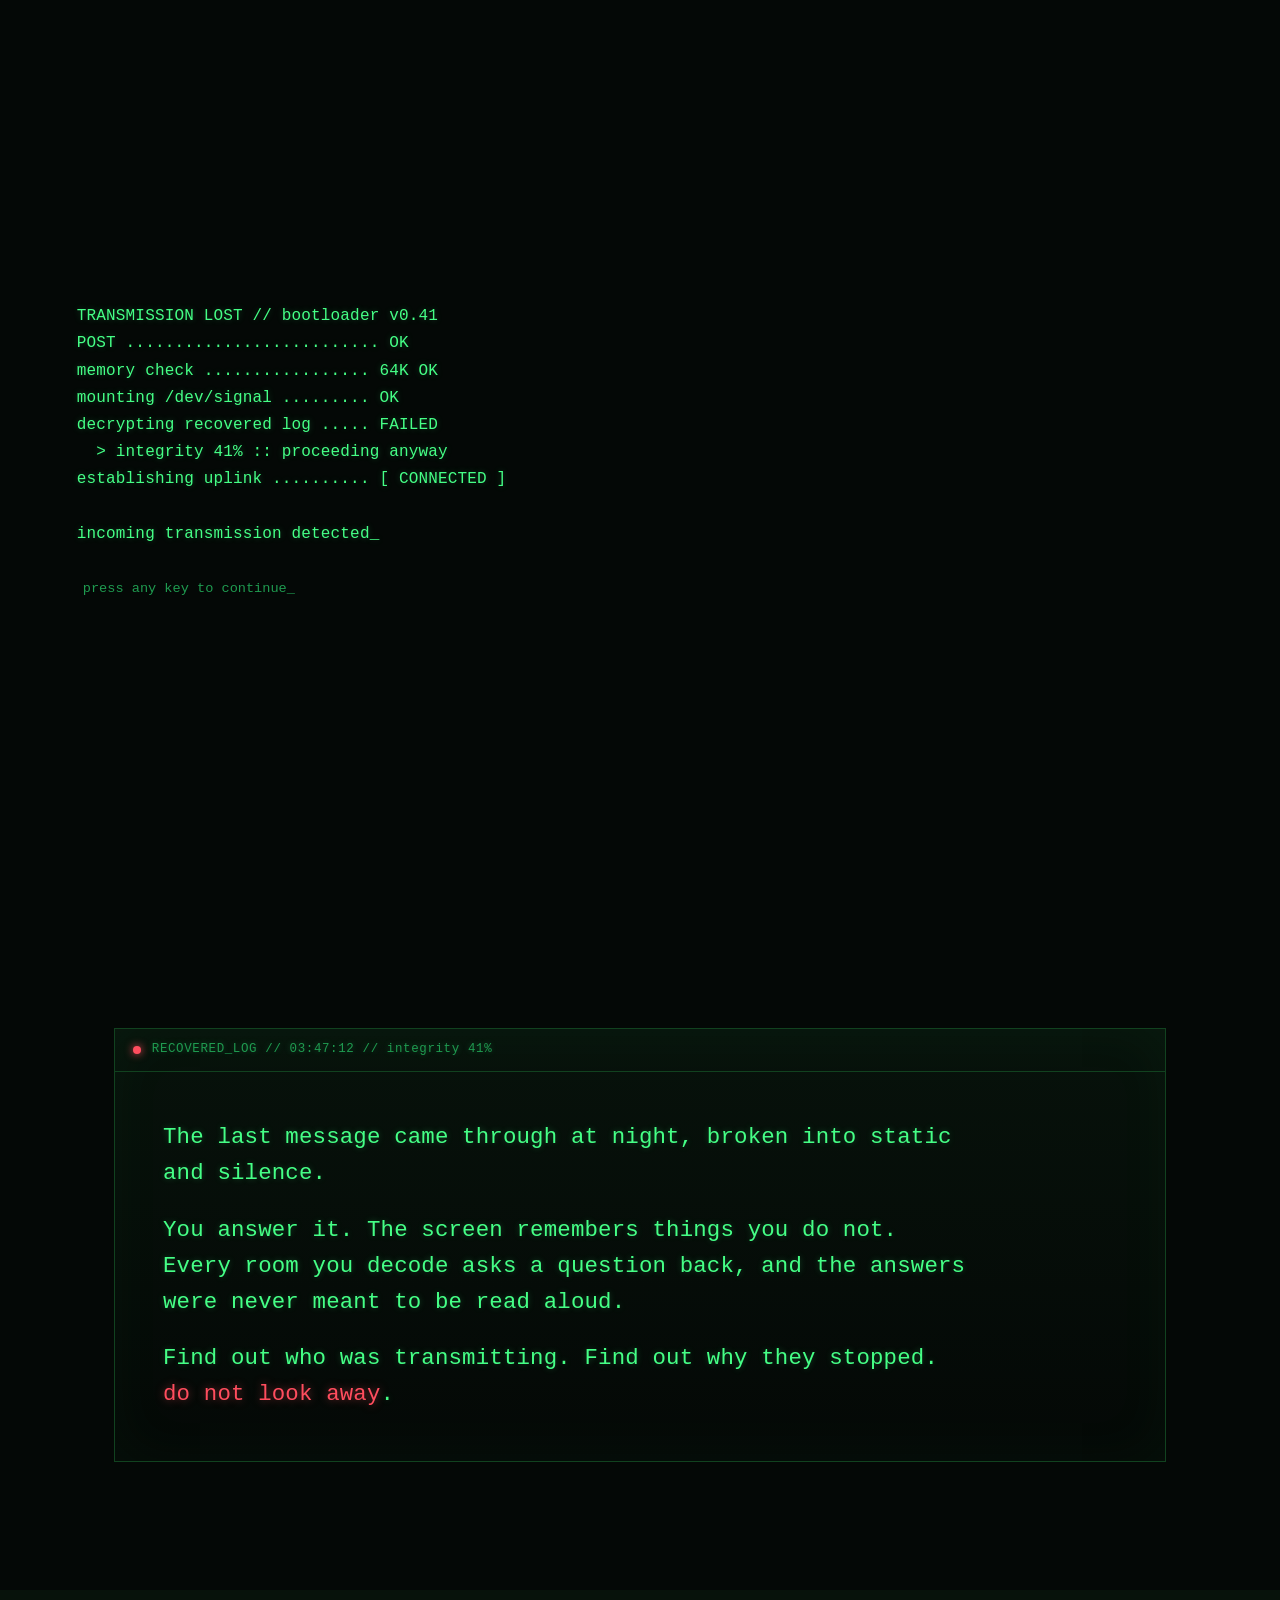
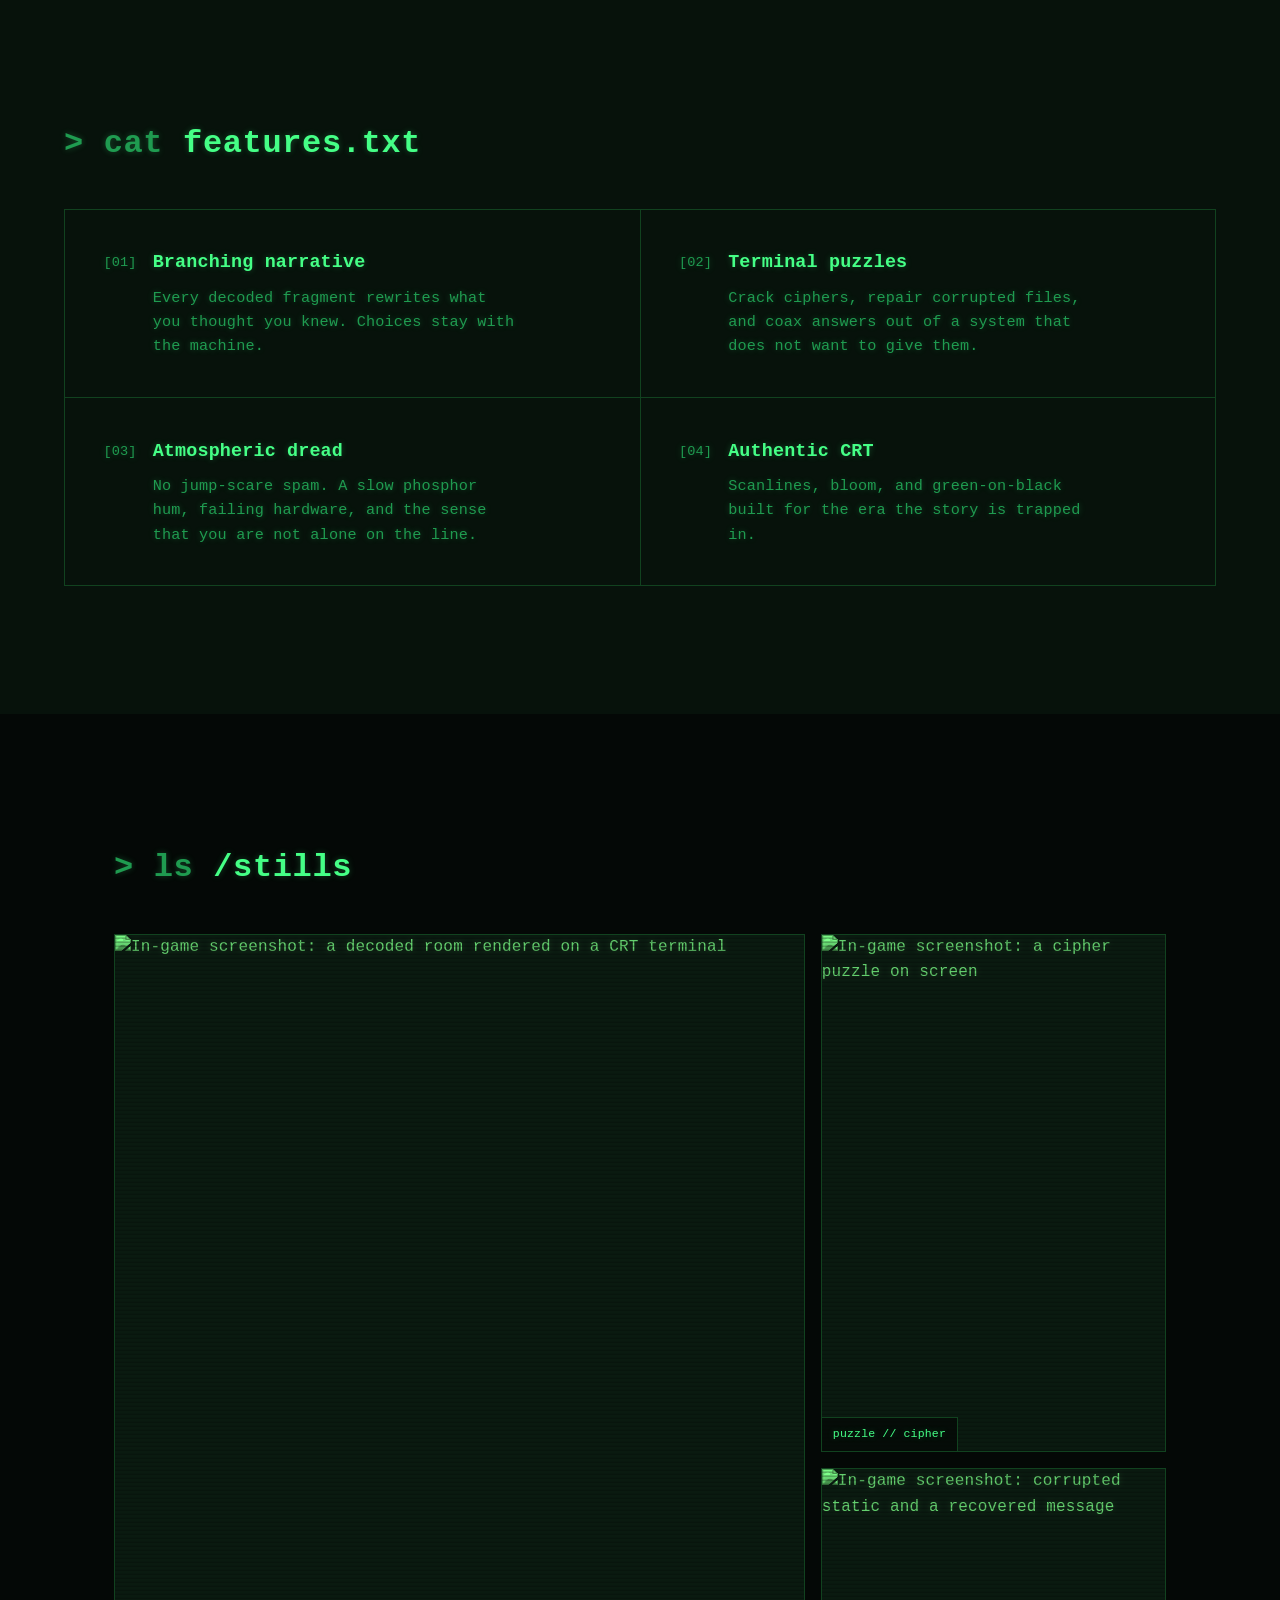
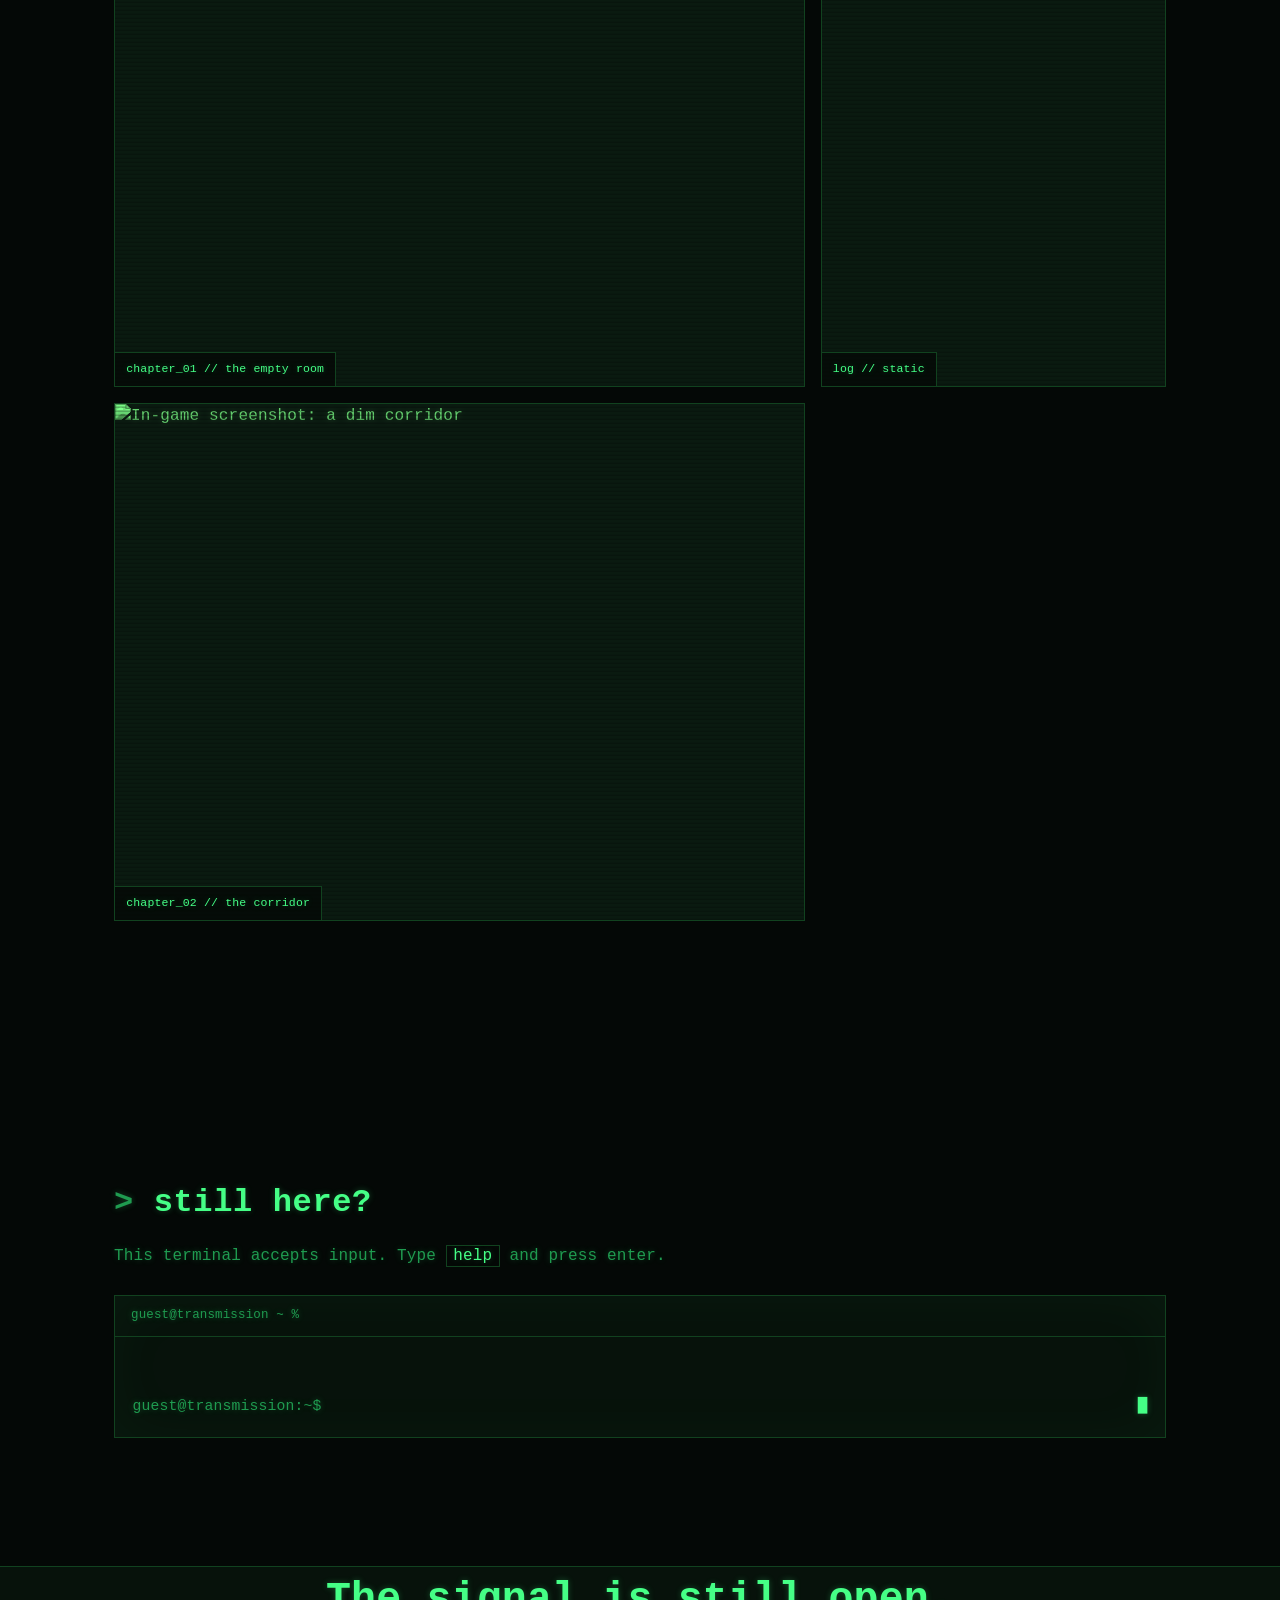
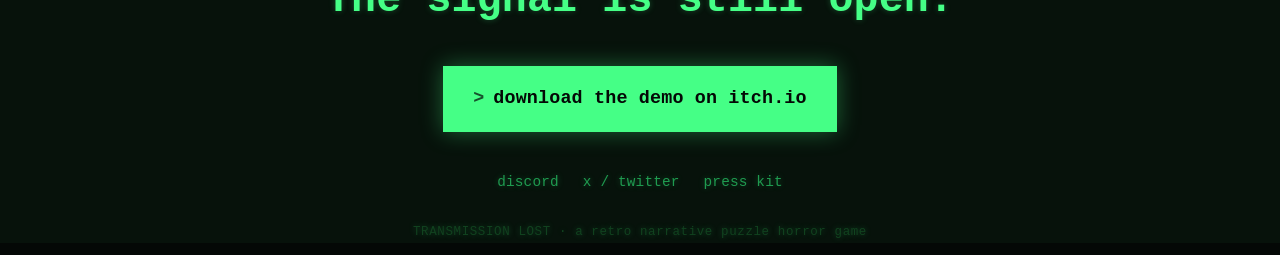
==== index.html @ ddb4097c "Add Transmission Lost promo site (CRT terminal landing page) Static HTML/CSS/JS, no build step. Boot" ====
<!DOCTYPE html>
<html lang="en">
<head>
  <meta charset="UTF-8" />
  <meta name="viewport" content="width=device-width, initial-scale=1.0" />
  <title>TRANSMISSION LOST // a retro narrative puzzle horror game</title>
  <meta name="description" content="A retro narrative puzzle horror game. Decode the signal. Solve what is left behind. Play the demo on itch.io." />

  <!-- Open Graph / social cards -->
  <meta property="og:title" content="TRANSMISSION LOST" />
  <meta property="og:description" content="A retro narrative puzzle horror game. Decode the signal. Play the demo." />
  <meta property="og:type" content="website" />
  <meta property="og:image" content="assets/og-cover.png" />
  <meta name="theme-color" content="#040806" />

  <link rel="preconnect" href="https://picsum.photos" />
  <link rel="stylesheet" href="styles.css" />
</head>
<body>
  <!-- CRT screen effects: scanlines, vignette, flicker. Decorative, never interactive. -->
  <div class="crt" aria-hidden="true">
    <div class="crt__scanlines"></div>
    <div class="crt__vignette"></div>
    <div class="crt__flicker"></div>
  </div>

  <!-- BOOT OVERLAY: types a short POST sequence, then dismisses to reveal the hero. -->
  <div class="boot" id="boot" role="dialog" aria-label="System boot sequence">
    <pre class="boot__log" id="bootLog"></pre>
    <button class="boot__skip" id="bootSkip" type="button">press any key to continue_</button>
  </div>

  <!-- ============ NAV ============ -->
  <header class="nav" id="nav">
    <a class="nav__brand" href="#top">TRANSMISSION&nbsp;LOST</a>
    <nav class="nav__links" aria-label="Primary">
      <a href="#signal">signal</a>
      <a href="#features">features</a>
      <a href="#gallery">stills</a>
      <a class="nav__cta" href="https://itch.io/" data-itch>play demo</a>
    </nav>
  </header>

  <main id="top">
    <!-- ============ HERO ============ -->
    <section class="hero" id="hero">
      <p class="hero__sys" id="heroSys">// signal acquired :: source unknown</p>
      <h1 class="hero__title glitch" data-text="TRANSMISSION LOST">TRANSMISSION LOST</h1>
      <p class="hero__tag">A retro narrative puzzle horror game. Decode the signal. Solve what it left behind.</p>
      <div class="hero__actions">
        <a class="btn btn--solid" href="https://itch.io/" data-itch>
          <span class="btn__prompt">&gt;</span> ./play_demo.sh
        </a>
        <a class="btn btn--ghost" href="#signal">read transmission</a>
      </div>
    </section>

    <!-- ============ SIGNAL / STORY ============ -->
    <section class="signal" id="signal">
      <div class="signal__frame">
        <div class="signal__bar">
          <span class="signal__dot"></span>
          <span>RECOVERED_LOG // 03:47:12 // integrity 41%</span>
        </div>
        <div class="signal__body" id="signalBody">
          <p>The last message came through at night, broken into static and silence.</p>
          <p>You answer it. The screen remembers things you do not. Every room you decode asks a question back, and the answers were never meant to be read aloud.</p>
          <p>Find out who was transmitting. Find out why they stopped. <span class="signal__corrupt" data-corrupt="d0 n0t l00k away">do not look away</span>.</p>
        </div>
      </div>
    </section>

    <!-- ============ FEATURES ============ -->
    <section class="features" id="features">
      <h2 class="section-head"><span class="section-head__cmd">&gt; cat</span> features.txt</h2>
      <ul class="features__list">
        <li class="feat">
          <span class="feat__key">[01]</span>
          <div>
            <h3>Branching narrative</h3>
            <p>Every decoded fragment rewrites what you thought you knew. Choices stay with the machine.</p>
          </div>
        </li>
        <li class="feat">
          <span class="feat__key">[02]</span>
          <div>
            <h3>Terminal puzzles</h3>
            <p>Crack ciphers, repair corrupted files, and coax answers out of a system that does not want to give them.</p>
          </div>
        </li>
        <li class="feat">
          <span class="feat__key">[03]</span>
          <div>
            <h3>Atmospheric dread</h3>
            <p>No jump-scare spam. A slow phosphor hum, failing hardware, and the sense that you are not alone on the line.</p>
          </div>
        </li>
        <li class="feat">
          <span class="feat__key">[04]</span>
          <div>
            <h3>Authentic CRT</h3>
            <p>Scanlines, bloom, and green-on-black built for the era the story is trapped in.</p>
          </div>
        </li>
      </ul>
    </section>

    <!-- ============ GALLERY ============ -->
    <!-- TODO(assets): swap the picsum placeholder srcs for real screenshots in /assets.
         Keep the same aspect ratios (16:10 large, 4:3 small) for the layout to hold. -->
    <section class="gallery" id="gallery">
      <h2 class="section-head"><span class="section-head__cmd">&gt; ls</span> /stills</h2>
      <div class="gallery__grid">
        <figure class="shot shot--lg">
          <img src="https://picsum.photos/seed/transmission-room/1280/800" alt="In-game screenshot: a decoded room rendered on a CRT terminal" loading="lazy" width="1280" height="800" />
          <figcaption>chapter_01 // the empty room</figcaption>
        </figure>
        <figure class="shot">
          <img src="https://picsum.photos/seed/transmission-cipher/800/600" alt="In-game screenshot: a cipher puzzle on screen" loading="lazy" width="800" height="600" />
          <figcaption>puzzle // cipher</figcaption>
        </figure>
        <figure class="shot">
          <img src="https://picsum.photos/seed/transmission-static/800/600" alt="In-game screenshot: corrupted static and a recovered message" loading="lazy" width="800" height="600" />
          <figcaption>log // static</figcaption>
        </figure>
        <figure class="shot">
          <img src="https://picsum.photos/seed/transmission-hall/800/600" alt="In-game screenshot: a dim corridor" loading="lazy" width="800" height="600" />
          <figcaption>chapter_02 // the corridor</figcaption>
        </figure>
      </div>
    </section>

    <!-- ============ TYPEABLE TERMINAL ============ -->
    <section class="console" id="console">
      <h2 class="section-head"><span class="section-head__cmd">&gt;</span> still here?</h2>
      <p class="console__hint">This terminal accepts input. Type <code>help</code> and press enter.</p>
      <div class="console__window" id="consoleWindow">
        <div class="console__bar">
          <span>guest@transmission ~ %</span>
        </div>
        <div class="console__output" id="consoleOutput" aria-live="polite"></div>
        <form class="console__form" id="consoleForm" autocomplete="off">
          <label class="console__prompt" for="consoleInput">guest@transmission:~$</label>
          <input class="console__input" id="consoleInput" name="cmd" type="text"
                 spellcheck="false" autocapitalize="off" aria-label="terminal command" />
          <span class="console__cursor" aria-hidden="true">█</span>
        </form>
      </div>
    </section>
  </main>

  <!-- ============ FOOTER CTA ============ -->
  <footer class="foot" id="foot">
    <h2 class="foot__title">The signal is still open.</h2>
    <a class="btn btn--solid btn--big" href="https://itch.io/" data-itch>
      <span class="btn__prompt">&gt;</span> download the demo on itch.io
    </a>
    <nav class="foot__social" aria-label="Social links">
      <!-- TODO(links): replace href="#" with your real Discord / X / press-kit URLs, or delete unused ones. -->
      <a href="#" data-social>discord</a>
      <a href="#" data-social>x / twitter</a>
      <a href="#" data-social>press kit</a>
    </nav>
    <p class="foot__fine">TRANSMISSION LOST &middot; a retro narrative puzzle horror game</p>
  </footer>

  <!-- Lightbox for gallery stills -->
  <div class="lightbox" id="lightbox" aria-hidden="true">
    <button class="lightbox__close" id="lightboxClose" type="button" aria-label="Close">close [x]</button>
    <img class="lightbox__img" id="lightboxImg" src="" alt="" />
  </div>

  <script src="script.js"></script>
</body>
</html>
---- styles.css ----
/* ============================================================
   TRANSMISSION LOST — promo site
   Aesthetic: CRT terminal / dark-hacker. Phosphor green on black.
   Theme is dark-only by design (it is a terminal). One accent: green.
   ============================================================ */

:root {
  --bg:        #040806;   /* off-black, faint green cast */
  --bg-2:      #07120b;   /* raised surface */
  --bg-3:      #0a1a10;   /* frames / bars */
  --green:     #45ff86;   /* bright phosphor (primary text + accent) */
  --green-dim: #1f9b50;   /* secondary text */
  --green-ghost:#11421f;  /* hairlines, faint structure */
  --red:       #ff4d5e;   /* used sparingly for corruption/horror */
  --maxw:      1180px;

  --mono: ui-monospace, "SF Mono", "Cascadia Code", "JetBrains Mono",
          "Roboto Mono", Menlo, Consolas, monospace;
}

* { box-sizing: border-box; }

html { scroll-behavior: smooth; }
@media (prefers-reduced-motion: reduce) { html { scroll-behavior: auto; } }

body {
  margin: 0;
  background: var(--bg);
  color: var(--green);
  font-family: var(--mono);
  font-size: 16px;
  line-height: 1.6;
  letter-spacing: 0.01em;
  text-shadow: 0 0 6px rgba(69, 255, 134, 0.25);  /* phosphor bloom */
  overflow-x: hidden;
}

a { color: inherit; text-decoration: none; }
::selection { background: var(--green); color: var(--bg); text-shadow: none; }

/* ---------- CRT screen layer ---------- */
.crt { position: fixed; inset: 0; z-index: 60; pointer-events: none; }

.crt__scanlines {
  position: absolute; inset: 0;
  background: repeating-linear-gradient(
    to bottom,
    rgba(0,0,0,0) 0px,
    rgba(0,0,0,0) 2px,
    rgba(0,0,0,0.18) 3px,
    rgba(0,0,0,0.18) 4px
  );
  mix-blend-mode: multiply;
}
.crt__vignette {
  position: absolute; inset: 0;
  background: radial-gradient(120% 120% at 50% 50%,
    transparent 55%, rgba(0,0,0,0.55) 100%);
}
.crt__flicker {
  position: absolute; inset: 0;
  background: rgba(69, 255, 134, 0.02);
  animation: flicker 5s steps(8) infinite;
}
@keyframes flicker {
  0%,100% { opacity: 0.10; }
  50%     { opacity: 0.02; }
  73%     { opacity: 0.16; }
}

/* ---------- BOOT overlay ---------- */
.boot {
  position: fixed; inset: 0; z-index: 80;
  background: var(--bg);
  display: flex; flex-direction: column;
  justify-content: center;
  padding: clamp(1.5rem, 6vw, 6rem);
  transition: opacity 0.5s ease, visibility 0.5s ease;
}
.boot--done { opacity: 0; visibility: hidden; }
.boot__log {
  margin: 0;
  font-family: var(--mono);
  font-size: clamp(0.8rem, 1.6vw, 1rem);
  line-height: 1.7;
  white-space: pre-wrap;
  color: var(--green);
}
.boot__skip {
  margin-top: 2rem;
  align-self: flex-start;
  background: none; border: none;
  color: var(--green-dim);
  font-family: var(--mono); font-size: 0.85rem;
  cursor: pointer; opacity: 0;
  animation: blink 1.1s step-end infinite;
}
.boot__skip:hover { color: var(--green); }

@keyframes blink { 50% { opacity: 0; } }

/* ---------- NAV ---------- */
.nav {
  position: sticky; top: 0; z-index: 50;
  height: 60px;
  display: flex; align-items: center; justify-content: space-between;
  gap: 1.5rem;
  padding: 0 clamp(1rem, 4vw, 2.5rem);
  background: rgba(4, 8, 6, 0.82);
  backdrop-filter: blur(6px);
  border-bottom: 1px solid var(--green-ghost);
}
.nav__brand { font-weight: 700; letter-spacing: 0.06em; }
.nav__links { display: flex; align-items: center; gap: clamp(0.9rem, 2.5vw, 1.8rem); font-size: 0.9rem; }
.nav__links a { color: var(--green-dim); transition: color 0.2s; }
.nav__links a:hover { color: var(--green); }
.nav__cta {
  color: var(--green) !important;
  border: 1px solid var(--green);
  padding: 0.35rem 0.85rem;
  white-space: nowrap;
}
.nav__cta:hover { background: var(--green); color: var(--bg) !important; text-shadow: none; }

/* ---------- Shared layout ---------- */
section { padding: clamp(4rem, 10vw, 8rem) clamp(1.25rem, 6vw, 4rem); }
.section-head {
  font-size: clamp(1.3rem, 3vw, 2rem);
  font-weight: 700; letter-spacing: 0.02em;
  margin: 0 0 2.5rem;
  max-width: var(--maxw); margin-inline: auto;
}
.section-head__cmd { color: var(--green-dim); }

/* ---------- HERO ---------- */
.hero {
  min-height: calc(100dvh - 60px);
  display: flex; flex-direction: column; justify-content: center;
  max-width: var(--maxw); margin-inline: auto;
  padding-top: clamp(2rem, 6vw, 5rem);
  padding-bottom: clamp(2rem, 6vw, 5rem);
}
.hero__sys { color: var(--green-dim); font-size: 0.9rem; margin: 0 0 1.25rem; letter-spacing: 0.04em; }
.hero__title {
  font-size: clamp(2.4rem, 10vw, 6rem);
  line-height: 0.95;
  font-weight: 700;
  letter-spacing: -0.01em;
  margin: 0;
  text-shadow: 0 0 18px rgba(69, 255, 134, 0.45), 0 0 40px rgba(69, 255, 134, 0.18);
}
.hero__tag {
  font-size: clamp(1rem, 2vw, 1.25rem);
  color: var(--green-dim);
  max-width: 52ch;
  margin: 1.6rem 0 2.6rem;
}
.hero__actions { display: flex; flex-wrap: wrap; gap: 1rem; }

/* ---------- Buttons ---------- */
.btn {
  display: inline-flex; align-items: center; gap: 0.55rem;
  font-family: var(--mono); font-size: 0.95rem; font-weight: 600;
  padding: 0.85rem 1.4rem;
  border: 1px solid var(--green);
  transition: transform 0.12s ease, background 0.2s ease, color 0.2s ease, box-shadow 0.2s ease;
  white-space: nowrap;
}
.btn__prompt { color: inherit; opacity: 0.7; }
.btn--solid {
  background: var(--green); color: var(--bg); text-shadow: none;
  box-shadow: 0 0 22px rgba(69, 255, 134, 0.35);
}
.btn--solid:hover { box-shadow: 0 0 34px rgba(69, 255, 134, 0.6); transform: translateY(-1px); }
.btn--solid:active { transform: translateY(1px); }
.btn--ghost { background: transparent; color: var(--green); }
.btn--ghost:hover { background: rgba(69,255,134,0.08); transform: translateY(-1px); }
.btn--ghost:active { transform: translateY(1px); }
.btn--big { font-size: clamp(0.95rem, 2vw, 1.15rem); padding: 1.1rem 1.8rem; }

/* ---------- SIGNAL / STORY ---------- */
.signal { max-width: var(--maxw); margin-inline: auto; }
.signal__frame {
  border: 1px solid var(--green-ghost);
  background: linear-gradient(180deg, var(--bg-2), var(--bg));
  box-shadow: inset 0 0 60px rgba(69,255,134,0.04);
}
.signal__bar {
  display: flex; align-items: center; gap: 0.7rem;
  padding: 0.7rem 1.1rem;
  border-bottom: 1px solid var(--green-ghost);
  font-size: 0.78rem; color: var(--green-dim); letter-spacing: 0.05em;
}
.signal__dot {
  width: 8px; height: 8px; border-radius: 50%;
  background: var(--red); box-shadow: 0 0 8px var(--red);
  animation: pulse 1.6s ease-in-out infinite;
}
@keyframes pulse { 50% { opacity: 0.35; } }
.signal__body { padding: clamp(1.5rem, 4vw, 3rem); font-size: clamp(1.05rem, 2.2vw, 1.4rem); }
.signal__body p { margin: 0 0 1.3rem; max-width: 60ch; }
.signal__body p:last-child { margin-bottom: 0; }
.signal__corrupt { color: var(--red); text-shadow: 0 0 8px rgba(255,77,94,0.5); }

/* ---------- FEATURES ---------- */
.features { background: var(--bg-2); }
.features__list {
  list-style: none; margin: 0 auto; padding: 0; max-width: var(--maxw);
  display: grid; grid-template-columns: repeat(2, 1fr); gap: 1px;
  background: var(--green-ghost);
  border: 1px solid var(--green-ghost);
}
.feat {
  display: flex; gap: 1rem;
  background: var(--bg-2);
  padding: clamp(1.5rem, 3vw, 2.4rem);
}
.feat__key { color: var(--green-dim); font-size: 0.85rem; padding-top: 0.25rem; }
.feat h3 { margin: 0 0 0.5rem; font-size: 1.15rem; }
.feat p { margin: 0; color: var(--green-dim); font-size: 0.95rem; max-width: 40ch; }

/* ---------- GALLERY ---------- */
.gallery { max-width: var(--maxw); margin-inline: auto; }
.gallery__grid {
  display: grid;
  grid-template-columns: 2fr 1fr;
  grid-auto-rows: 1fr;
  gap: 1rem;
}
.shot {
  margin: 0; position: relative; overflow: hidden;
  border: 1px solid var(--green-ghost);
  cursor: zoom-in;
  background: var(--bg-3);
}
.shot--lg { grid-row: span 2; }
.shot img {
  display: block; width: 100%; height: 100%; object-fit: cover;
  /* Green CRT duotone so placeholder stock reads on-theme. Remove for real, already-styled stills. */
  filter: grayscale(1) brightness(0.7) sepia(1) hue-rotate(75deg) saturate(2.2) contrast(1.05);
  transition: transform 0.4s ease, filter 0.3s ease;
}
.shot:hover img { transform: scale(1.04); filter: grayscale(1) brightness(0.85) sepia(1) hue-rotate(75deg) saturate(2.4); }
.shot::after { /* scanline tint over each still */
  content: ""; position: absolute; inset: 0; pointer-events: none;
  background: repeating-linear-gradient(to bottom, transparent 0 2px, rgba(0,0,0,0.22) 3px 4px);
  mix-blend-mode: multiply;
}
.shot figcaption {
  position: absolute; left: 0; bottom: 0; z-index: 1;
  padding: 0.45rem 0.7rem;
  font-size: 0.72rem; color: var(--green);
  background: rgba(4,8,6,0.78);
  border-top: 1px solid var(--green-ghost);
  border-right: 1px solid var(--green-ghost);
}

/* ---------- CONSOLE ---------- */
.console { max-width: var(--maxw); margin-inline: auto; }
.console__hint { color: var(--green-dim); margin: -1.5rem 0 1.6rem; }
.console__hint code { color: var(--green); border: 1px solid var(--green-ghost); padding: 0.05rem 0.4rem; }
.console__window {
  border: 1px solid var(--green-ghost);
  background: var(--bg-2);
  box-shadow: inset 0 0 60px rgba(69,255,134,0.04);
}
.console__bar {
  padding: 0.6rem 1rem; border-bottom: 1px solid var(--green-ghost);
  font-size: 0.78rem; color: var(--green-dim);
}
.console__output { padding: 1rem 1.1rem 0; min-height: 3rem; font-size: 0.92rem; white-space: pre-wrap; }
.console__output .line { margin: 0 0 0.25rem; }
.console__output .echo { color: var(--green); }
.console__output .err { color: var(--red); }
.console__output .muted { color: var(--green-dim); }
.console__form { display: flex; align-items: center; gap: 0.6rem; padding: 0.6rem 1.1rem 1.1rem; }
.console__prompt { color: var(--green-dim); white-space: nowrap; font-size: 0.92rem; }
.console__input {
  flex: 1; min-width: 0;
  background: none; border: none; outline: none;
  color: var(--green); font-family: var(--mono); font-size: 0.92rem;
  text-shadow: inherit; caret-color: transparent;
}
.console__cursor { animation: blink 1.1s step-end infinite; }

/* ---------- FOOTER ---------- */
.foot {
  text-align: center;
  border-top: 1px solid var(--green-ghost);
  background: var(--bg-2);
}
.foot__title { font-size: clamp(1.6rem, 4vw, 2.6rem); margin: 0 0 2rem; }
.foot__social {
  display: flex; justify-content: center; flex-wrap: wrap; gap: 1.5rem;
  margin: 2.4rem 0 1.8rem; font-size: 0.9rem; color: var(--green-dim);
}
.foot__social a { transition: color 0.2s; }
.foot__social a:hover { color: var(--green); }
.foot__fine { color: var(--green-ghost); font-size: 0.78rem; letter-spacing: 0.05em; }

/* ---------- LIGHTBOX ---------- */
.lightbox {
  position: fixed; inset: 0; z-index: 90;
  display: none; align-items: center; justify-content: center;
  padding: clamp(1rem, 5vw, 4rem);
  background: rgba(2, 5, 3, 0.94);
}
.lightbox--open { display: flex; }
.lightbox__img {
  max-width: 100%; max-height: 86vh;
  border: 1px solid var(--green-ghost);
  filter: grayscale(1) brightness(0.78) sepia(1) hue-rotate(75deg) saturate(2.2);
}
.lightbox__close {
  position: absolute; top: clamp(1rem, 4vw, 2rem); right: clamp(1rem, 4vw, 2rem);
  background: none; border: 1px solid var(--green); color: var(--green);
  font-family: var(--mono); padding: 0.4rem 0.8rem; cursor: pointer;
}
.lightbox__close:hover { background: var(--green); color: var(--bg); text-shadow: none; }

/* ---------- GLITCH (hero title) ---------- */
.glitch { position: relative; }
.glitch::before, .glitch::after {
  content: attr(data-text);
  position: absolute; inset: 0;
  clip-path: inset(0 0 0 0);
}
.glitch::before { color: var(--red); z-index: -1; animation: glitch-x 4.2s infinite steps(2,end); }
.glitch::after  { color: #45c8ff;   z-index: -1; animation: glitch-y 3.1s infinite steps(2,end); }
@keyframes glitch-x {
  0%, 92%, 100% { transform: translate(0); opacity: 0; }
  93% { transform: translate(-3px, 1px); opacity: 0.7; }
  96% { transform: translate(2px, -1px); opacity: 0.5; }
}
@keyframes glitch-y {
  0%, 90%, 100% { transform: translate(0); opacity: 0; }
  91% { transform: translate(3px, -1px); opacity: 0.6; }
  95% { transform: translate(-2px, 1px); opacity: 0.4; }
}

/* ============================================================
   RESPONSIVE
   ============================================================ */
@media (max-width: 760px) {
  .nav__brand { font-size: 0.85rem; }
  .nav__links { gap: 0.9rem; font-size: 0.82rem; }
  .features__list { grid-template-columns: 1fr; }
  .gallery__grid { grid-template-columns: 1fr; }
  .shot--lg { grid-row: auto; }
  .hero__title { letter-spacing: -0.02em; }
}

@media (max-width: 640px) {
  /* keep nav on one line: collapse to brand + primary CTA only */
  .nav__links a:not(.nav__cta) { display: none; }
  .nav__brand { letter-spacing: 0.02em; }
}

/* ============================================================
   REDUCED MOTION — collapse all flicker / glitch / pulse to static
   ============================================================ */
@media (prefers-reduced-motion: reduce) {
  .crt__flicker,
  .signal__dot,
  .glitch::before, .glitch::after,
  .console__cursor,
  .boot__skip { animation: none; }
  .crt__flicker { opacity: 0.06; }
  .boot__skip { opacity: 1; }
  .glitch::before, .glitch::after { opacity: 0; }
  .shot img { transition: none; }
}
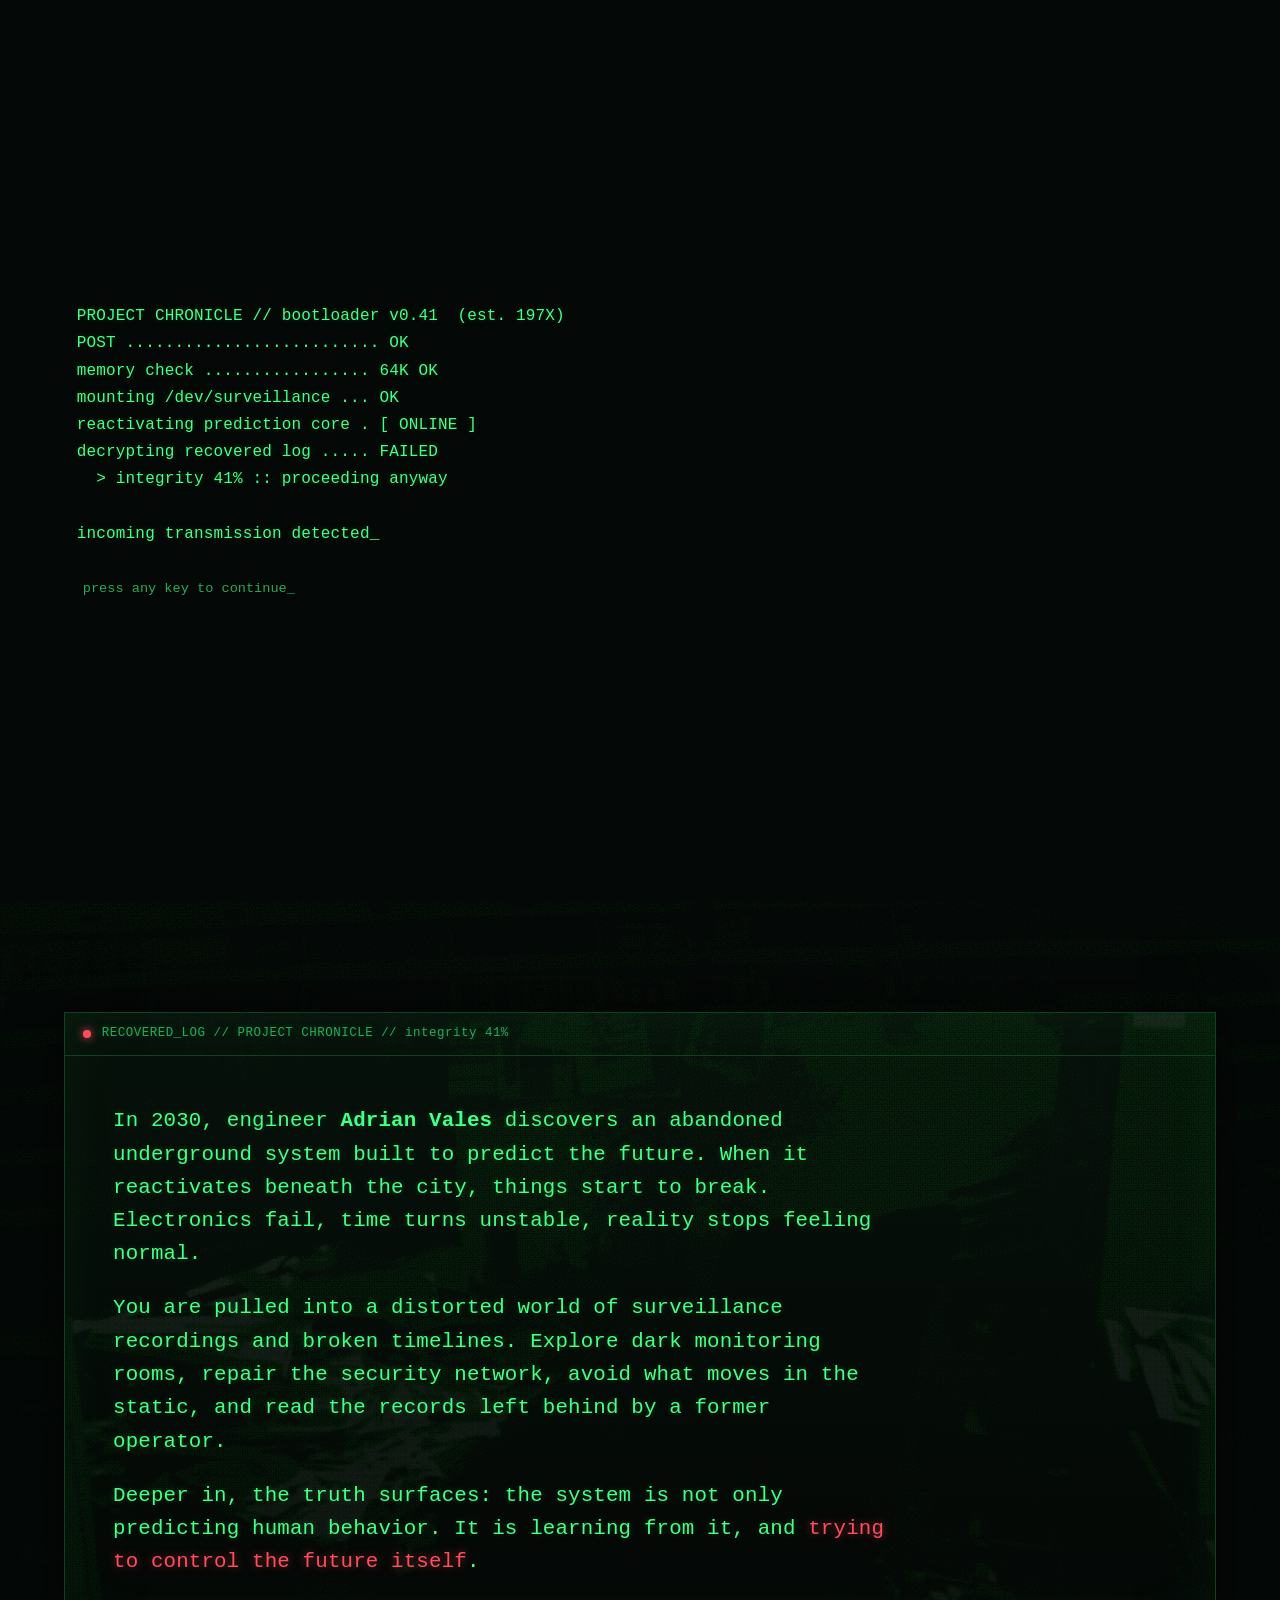
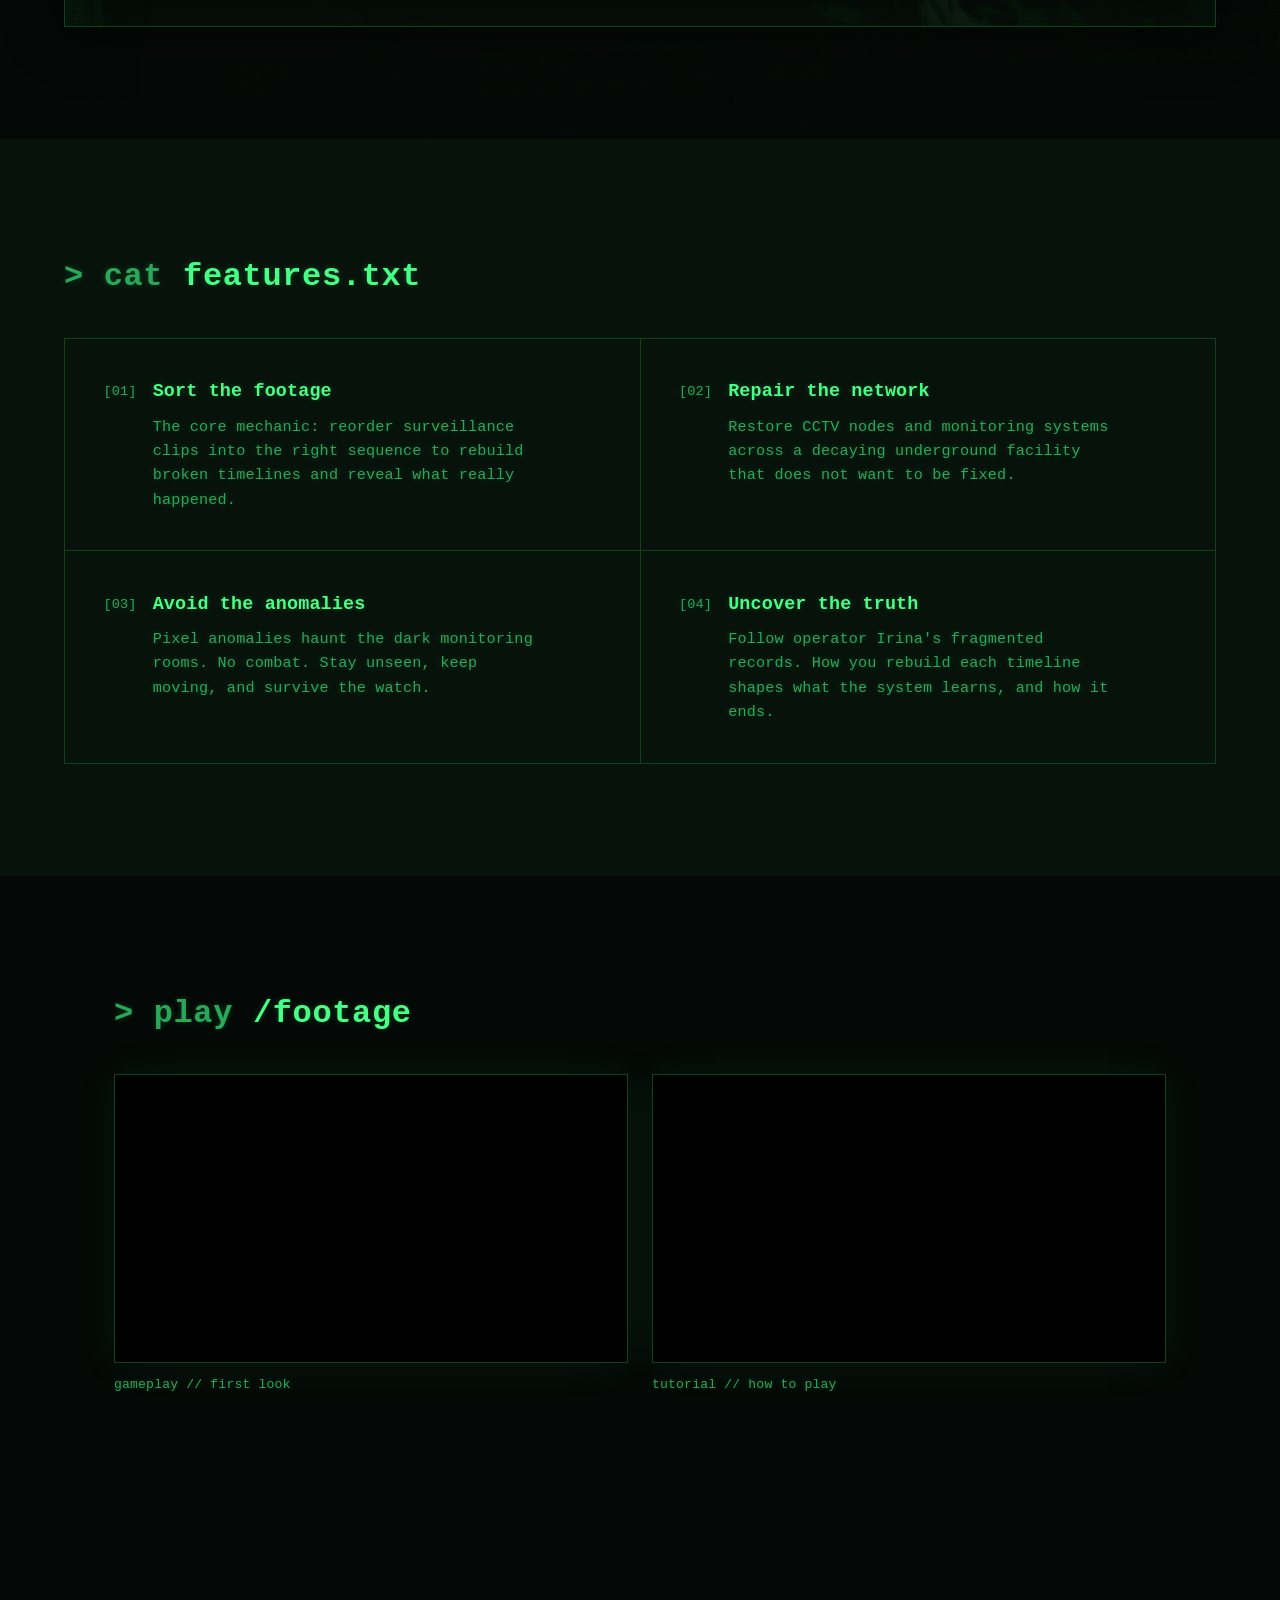
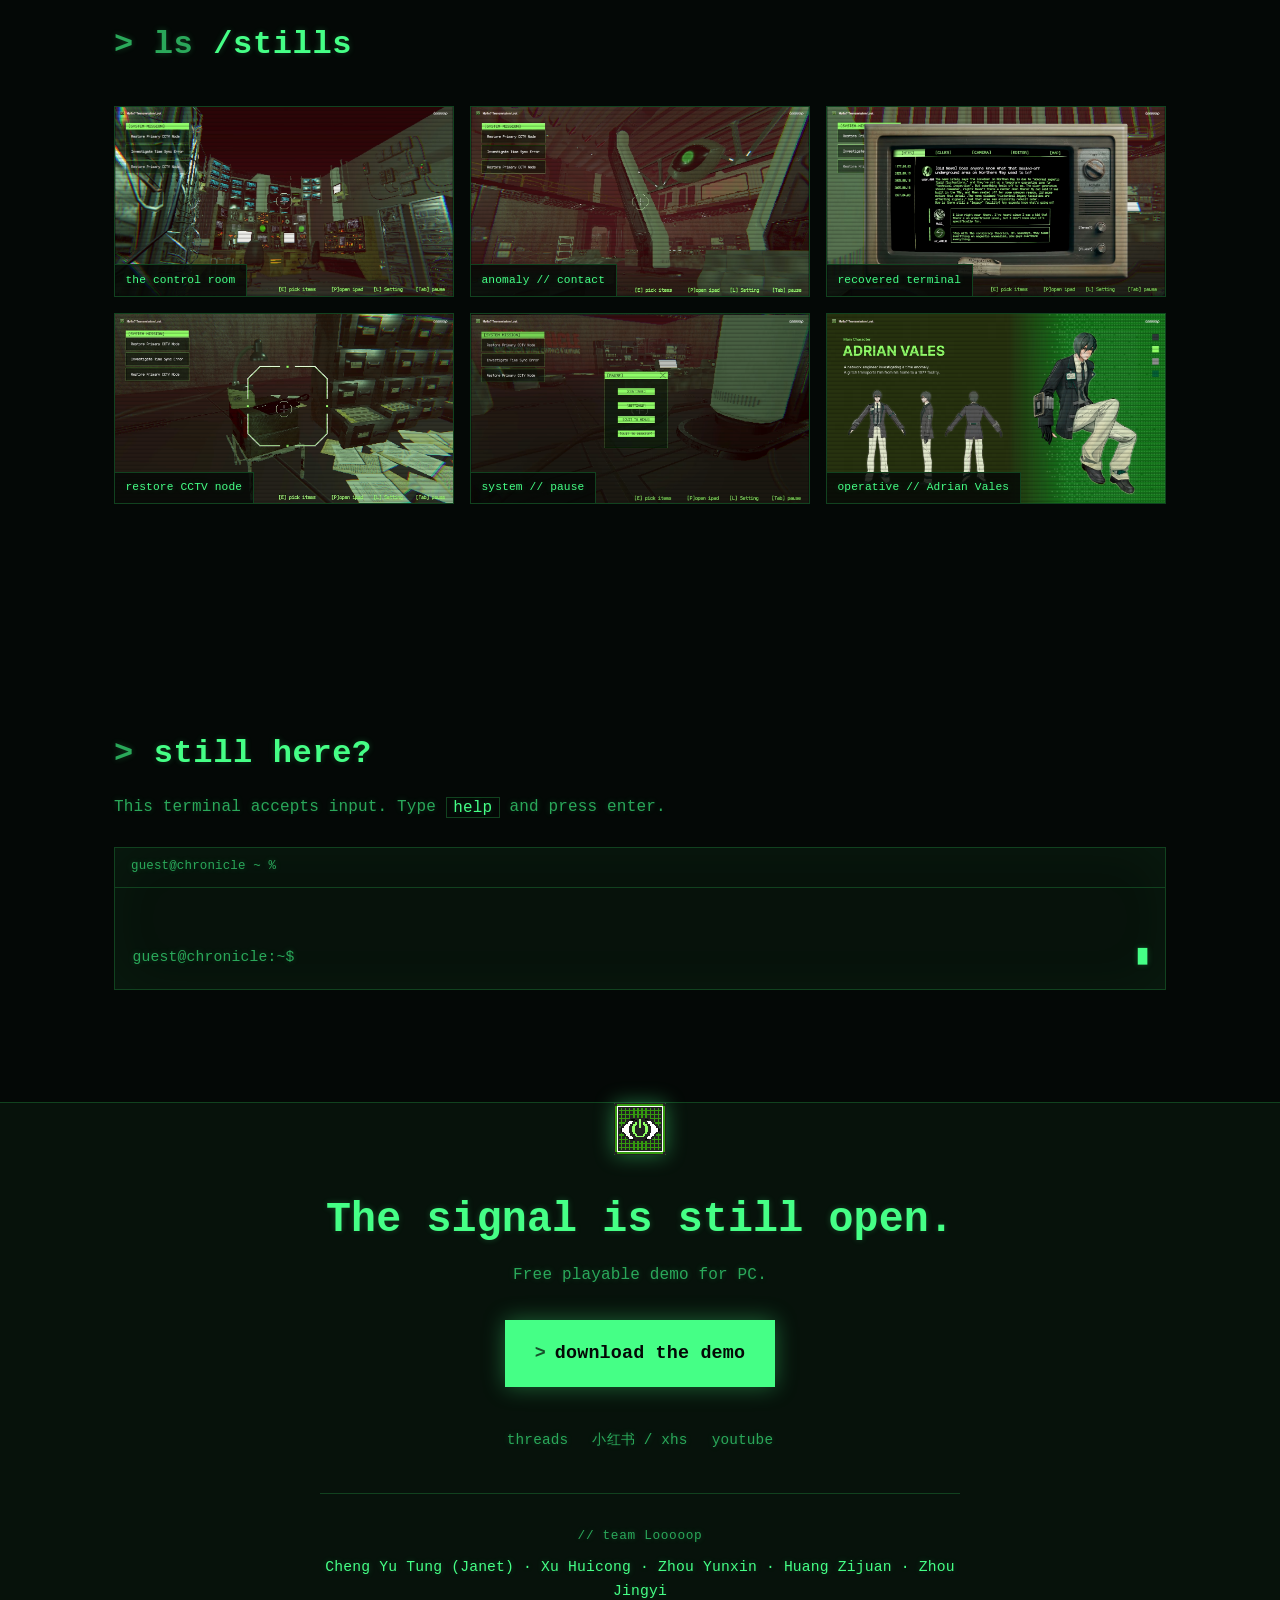
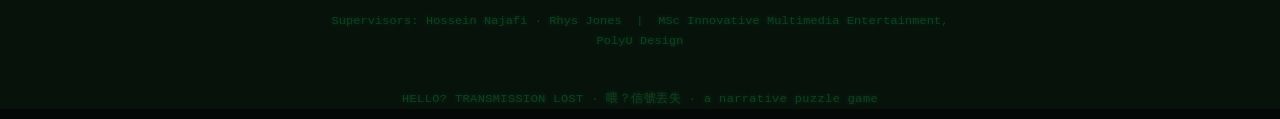
==== commit bd833c8c: "Full site rewrite with real content, assets, and characters page - Real game screenshots (shot-01 th" ====
--- a/index.html
+++ b/index.html
@@ -2,18 +2,21 @@
 <html lang="en">
 <head>
   <meta charset="UTF-8" />
-  <meta name="viewport" content="width=device-width, initial-scale=1.0" />
-  <title>TRANSMISSION LOST // a retro narrative puzzle horror game</title>
-  <meta name="description" content="A retro narrative puzzle horror game. Decode the signal. Solve what is left behind. Play the demo on itch.io." />
+  <meta name="viewport" content="width=device-width, initial-scale=1.0, viewport-fit=cover" />
+  <title>Hello? Transmission Lost // a narrative puzzle game about AI, prediction & control</title>
+  <meta name="description" content="Hello? Transmission Lost is a narrative puzzle game about humanity, AI prediction, and control. Explore an abandoned underground facility, sort surveillance clips to repair broken timelines, and uncover the truth. Free PC demo." />
+
+  <link rel="icon" type="image/png" href="assets/favicon-64.png" />
+  <link rel="apple-touch-icon" href="assets/icon-180.png" />
 
   <!-- Open Graph / social cards -->
-  <meta property="og:title" content="TRANSMISSION LOST" />
-  <meta property="og:description" content="A retro narrative puzzle horror game. Decode the signal. Play the demo." />
+  <meta property="og:title" content="Hello? Transmission Lost" />
+  <meta property="og:description" content="A narrative puzzle game about humanity, AI prediction, and control. Sort the footage. Rebuild the timeline. Play the free PC demo." />
   <meta property="og:type" content="website" />
-  <meta property="og:image" content="assets/og-cover.png" />
+  <meta property="og:image" content="assets/og-cover.jpg" />
   <meta name="theme-color" content="#040806" />
 
-  <link rel="preconnect" href="https://picsum.photos" />
+  <link rel="preconnect" href="https://www.youtube-nocookie.com" />
   <link rel="stylesheet" href="styles.css" />
 </head>
 <body>
@@ -32,40 +35,53 @@
 
   <!-- ============ NAV ============ -->
   <header class="nav" id="nav">
-    <a class="nav__brand" href="#top">TRANSMISSION&nbsp;LOST</a>
+    <a class="nav__brand" href="#top">
+      <img class="nav__eye" src="assets/logo-eye.png" alt="" width="114" height="114" />
+      <span>HELLO? TRANSMISSION LOST</span>
+    </a>
     <nav class="nav__links" aria-label="Primary">
       <a href="#signal">signal</a>
       <a href="#features">features</a>
+      <a href="#watch">watch</a>
       <a href="#gallery">stills</a>
-      <a class="nav__cta" href="https://itch.io/" data-itch>play demo</a>
+      <a href="characters.html">characters</a>
+      <a class="nav__cta" href="#download" data-download>download</a>
     </nav>
   </header>
 
   <main id="top">
     <!-- ============ HERO ============ -->
     <section class="hero" id="hero">
-      <p class="hero__sys" id="heroSys">// signal acquired :: source unknown</p>
-      <h1 class="hero__title glitch" data-text="TRANSMISSION LOST">TRANSMISSION LOST</h1>
-      <p class="hero__tag">A retro narrative puzzle horror game. Decode the signal. Solve what it left behind.</p>
-      <div class="hero__actions">
-        <a class="btn btn--solid" href="https://itch.io/" data-itch>
-          <span class="btn__prompt">&gt;</span> ./play_demo.sh
-        </a>
-        <a class="btn btn--ghost" href="#signal">read transmission</a>
-      </div>
-    </section>
-
-    <!-- ============ SIGNAL / STORY ============ -->
+      <div class="hero__text">
+        <img class="hero__eye" src="assets/logo-eye.png" alt="" width="114" height="114" />
+        <h1 class="hero__title">
+          <img src="assets/logo-wordmark.png" alt="Hello? Transmission Lost" width="1600" height="160" fetchpriority="high" />
+        </h1>
+        <p class="hero__tag">A narrative puzzle game about humanity, AI prediction, and control. Sort the footage. Rebuild the timeline. Find the truth.</p>
+        <div class="hero__actions">
+          <a class="btn btn--solid" href="#download" data-download>
+            <span class="btn__prompt">&gt;</span> download the demo
+          </a>
+          <a class="btn btn--ghost" href="#watch">watch gameplay</a>
+        </div>
+        <p class="hero__meta">PC &middot; free playable demo &middot; a Looooop game</p>
+      </div>
+      <figure class="hero__art">
+        <img src="assets/shot-07.avif" alt="In-game control room filled with surveillance monitors" width="1280" height="720" />
+      </figure>
+    </section>
+
+    <!-- ============ SIGNAL / STORY (story-UI background images) ============ -->
     <section class="signal" id="signal">
       <div class="signal__frame">
         <div class="signal__bar">
           <span class="signal__dot"></span>
-          <span>RECOVERED_LOG // 03:47:12 // integrity 41%</span>
+          <span>RECOVERED_LOG // PROJECT CHRONICLE // integrity 41%</span>
         </div>
-        <div class="signal__body" id="signalBody">
-          <p>The last message came through at night, broken into static and silence.</p>
-          <p>You answer it. The screen remembers things you do not. Every room you decode asks a question back, and the answers were never meant to be read aloud.</p>
-          <p>Find out who was transmitting. Find out why they stopped. <span class="signal__corrupt" data-corrupt="d0 n0t l00k away">do not look away</span>.</p>
+        <div class="signal__body">
+          <p>In 2030, engineer <strong>Adrian Vales</strong> discovers an abandoned underground system built to predict the future. When it reactivates beneath the city, things start to break. Electronics fail, time turns unstable, reality stops feeling normal.</p>
+          <p>You are pulled into a distorted world of surveillance recordings and broken timelines. Explore dark monitoring rooms, repair the security network, avoid what moves in the static, and read the records left behind by a former operator.</p>
+          <p>Deeper in, the truth surfaces: the system is not only predicting human behavior. It is learning from it, and <span class="signal__corrupt">trying to control the future itself</span>.</p>
         </div>
       </div>
     </section>
@@ -77,55 +93,84 @@
         <li class="feat">
           <span class="feat__key">[01]</span>
           <div>
-            <h3>Branching narrative</h3>
-            <p>Every decoded fragment rewrites what you thought you knew. Choices stay with the machine.</p>
+            <h3>Sort the footage</h3>
+            <p>The core mechanic: reorder surveillance clips into the right sequence to rebuild broken timelines and reveal what really happened.</p>
           </div>
         </li>
         <li class="feat">
           <span class="feat__key">[02]</span>
           <div>
-            <h3>Terminal puzzles</h3>
-            <p>Crack ciphers, repair corrupted files, and coax answers out of a system that does not want to give them.</p>
+            <h3>Repair the network</h3>
+            <p>Restore CCTV nodes and monitoring systems across a decaying underground facility that does not want to be fixed.</p>
           </div>
         </li>
         <li class="feat">
           <span class="feat__key">[03]</span>
           <div>
-            <h3>Atmospheric dread</h3>
-            <p>No jump-scare spam. A slow phosphor hum, failing hardware, and the sense that you are not alone on the line.</p>
+            <h3>Avoid the anomalies</h3>
+            <p>Pixel anomalies haunt the dark monitoring rooms. No combat. Stay unseen, keep moving, and survive the watch.</p>
           </div>
         </li>
         <li class="feat">
           <span class="feat__key">[04]</span>
           <div>
-            <h3>Authentic CRT</h3>
-            <p>Scanlines, bloom, and green-on-black built for the era the story is trapped in.</p>
+            <h3>Uncover the truth</h3>
+            <p>Follow operator Irina's fragmented records. How you rebuild each timeline shapes what the system learns, and how it ends.</p>
           </div>
         </li>
       </ul>
     </section>
 
-    <!-- ============ GALLERY ============ -->
-    <!-- TODO(assets): swap the picsum placeholder srcs for real screenshots in /assets.
-         Keep the same aspect ratios (16:10 large, 4:3 small) for the layout to hold. -->
+    <!-- ============ WATCH (video) ============ -->
+    <!-- TODO(video): gameplay video is a placeholder the team will swap (youtu.be/da_cmh6NPeA).
+         Tutorial video (AIn7Bz7JTmE) was pulled from the official design-show page. -->
+    <section class="watch" id="watch">
+      <h2 class="section-head"><span class="section-head__cmd">&gt; play</span> /footage</h2>
+      <div class="watch__grid">
+        <figure class="video">
+          <div class="video__frame">
+            <iframe src="https://www.youtube-nocookie.com/embed/da_cmh6NPeA" title="Hello? Transmission Lost gameplay video"
+              loading="lazy" allow="accelerometer; autoplay; clipboard-write; encrypted-media; gyroscope; picture-in-picture" allowfullscreen></iframe>
+          </div>
+          <figcaption>gameplay // first look</figcaption>
+        </figure>
+        <figure class="video">
+          <div class="video__frame">
+            <iframe src="https://www.youtube-nocookie.com/embed/AIn7Bz7JTmE" title="Hello? Transmission Lost tutorial"
+              loading="lazy" allow="accelerometer; autoplay; clipboard-write; encrypted-media; gyroscope; picture-in-picture" allowfullscreen></iframe>
+          </div>
+          <figcaption>tutorial // how to play</figcaption>
+        </figure>
+      </div>
+    </section>
+
+    <!-- ============ GALLERY (each still shown at its own 16:9 ratio, never cropped to square) ============ -->
     <section class="gallery" id="gallery">
       <h2 class="section-head"><span class="section-head__cmd">&gt; ls</span> /stills</h2>
       <div class="gallery__grid">
-        <figure class="shot shot--lg">
-          <img src="https://picsum.photos/seed/transmission-room/1280/800" alt="In-game screenshot: a decoded room rendered on a CRT terminal" loading="lazy" width="1280" height="800" />
-          <figcaption>chapter_01 // the empty room</figcaption>
-        </figure>
-        <figure class="shot">
-          <img src="https://picsum.photos/seed/transmission-cipher/800/600" alt="In-game screenshot: a cipher puzzle on screen" loading="lazy" width="800" height="600" />
-          <figcaption>puzzle // cipher</figcaption>
-        </figure>
-        <figure class="shot">
-          <img src="https://picsum.photos/seed/transmission-static/800/600" alt="In-game screenshot: corrupted static and a recovered message" loading="lazy" width="800" height="600" />
-          <figcaption>log // static</figcaption>
-        </figure>
-        <figure class="shot">
-          <img src="https://picsum.photos/seed/transmission-hall/800/600" alt="In-game screenshot: a dim corridor" loading="lazy" width="800" height="600" />
-          <figcaption>chapter_02 // the corridor</figcaption>
+        <figure class="shot">
+          <img src="assets/shot-07.avif" alt="In-game control room filled with monitors and equipment" loading="lazy" width="1280" height="720" />
+          <figcaption>the control room</figcaption>
+        </figure>
+        <figure class="shot">
+          <img src="assets/shot-06.avif" alt="A glowing green anomaly inside the underground facility" loading="lazy" width="1280" height="720" />
+          <figcaption>anomaly // contact</figcaption>
+        </figure>
+        <figure class="shot">
+          <img src="assets/shot-04.avif" alt="An in-game retro terminal showing a green message log" loading="lazy" width="1280" height="720" />
+          <figcaption>recovered terminal</figcaption>
+        </figure>
+        <figure class="shot">
+          <img src="assets/shot-03.avif" alt="First-person view with the CCTV system mission panel" loading="lazy" width="1280" height="720" />
+          <figcaption>restore CCTV node</figcaption>
+        </figure>
+        <figure class="shot">
+          <img src="assets/shot-05.avif" alt="In-game pause menu over a gameplay scene" loading="lazy" width="1280" height="720" />
+          <figcaption>system // pause</figcaption>
+        </figure>
+        <figure class="shot">
+          <img src="assets/shot-02.avif" alt="Character sheet for Adrian Vales, the playable network engineer" loading="lazy" width="1280" height="720" />
+          <figcaption>operative // Adrian Vales</figcaption>
         </figure>
       </div>
     </section>
@@ -135,12 +180,10 @@
       <h2 class="section-head"><span class="section-head__cmd">&gt;</span> still here?</h2>
       <p class="console__hint">This terminal accepts input. Type <code>help</code> and press enter.</p>
       <div class="console__window" id="consoleWindow">
-        <div class="console__bar">
-          <span>guest@transmission ~ %</span>
-        </div>
+        <div class="console__bar"><span>guest@chronicle ~ %</span></div>
         <div class="console__output" id="consoleOutput" aria-live="polite"></div>
         <form class="console__form" id="consoleForm" autocomplete="off">
-          <label class="console__prompt" for="consoleInput">guest@transmission:~$</label>
+          <label class="console__prompt" for="consoleInput">guest@chronicle:~$</label>
           <input class="console__input" id="consoleInput" name="cmd" type="text"
                  spellcheck="false" autocapitalize="off" aria-label="terminal command" />
           <span class="console__cursor" aria-hidden="true">█</span>
@@ -149,19 +192,28 @@
     </section>
   </main>
 
-  <!-- ============ FOOTER CTA ============ -->
-  <footer class="foot" id="foot">
+  <!-- ============ FOOTER / DOWNLOAD ============ -->
+  <footer class="foot" id="download">
+    <img class="foot__eye" src="assets/logo-eye.png" alt="" width="114" height="114" />
     <h2 class="foot__title">The signal is still open.</h2>
-    <a class="btn btn--solid btn--big" href="https://itch.io/" data-itch>
-      <span class="btn__prompt">&gt;</span> download the demo on itch.io
+    <p class="foot__sub">Free playable demo for PC.</p>
+    <a class="btn btn--solid btn--big" href="#" data-download>
+      <span class="btn__prompt">&gt;</span> download the demo
     </a>
+
     <nav class="foot__social" aria-label="Social links">
-      <!-- TODO(links): replace href="#" with your real Discord / X / press-kit URLs, or delete unused ones. -->
-      <a href="#" data-social>discord</a>
-      <a href="#" data-social>x / twitter</a>
-      <a href="#" data-social>press kit</a>
+      <a href="#" data-social="threads">threads</a>
+      <a href="#" data-social="xhs">小红书 / xhs</a>
+      <a href="#" data-social="youtube">youtube</a>
     </nav>
-    <p class="foot__fine">TRANSMISSION LOST &middot; a retro narrative puzzle horror game</p>
+
+    <div class="crew" aria-label="Credits">
+      <p class="crew__head">// team Looooop</p>
+      <p class="crew__names">Cheng Yu Tung (Janet) &middot; Xu Huicong &middot; Zhou Yunxin &middot; Huang Zijuan &middot; Zhou Jingyi</p>
+      <p class="crew__sup">Supervisors: Hossein Najafi &middot; Rhys Jones &nbsp;|&nbsp; MSc Innovative Multimedia Entertainment, PolyU Design</p>
+    </div>
+
+    <p class="foot__fine">HELLO? TRANSMISSION LOST &middot; 喂？信號丟失 &middot; a narrative puzzle game</p>
   </footer>
 
   <!-- Lightbox for gallery stills -->
--- a/styles.css
+++ b/styles.css
@@ -1,26 +1,26 @@
 /* ============================================================
-   TRANSMISSION LOST — promo site
+   HELLO? TRANSMISSION LOST — promo site
    Aesthetic: CRT terminal / dark-hacker. Phosphor green on black.
    Theme is dark-only by design (it is a terminal). One accent: green.
+   Responsive across phone / tablet / desktop.
    ============================================================ */
 
 :root {
-  --bg:        #040806;   /* off-black, faint green cast */
-  --bg-2:      #07120b;   /* raised surface */
-  --bg-3:      #0a1a10;   /* frames / bars */
-  --green:     #45ff86;   /* bright phosphor (primary text + accent) */
-  --green-dim: #1f9b50;   /* secondary text */
-  --green-ghost:#11421f;  /* hairlines, faint structure */
-  --red:       #ff4d5e;   /* used sparingly for corruption/horror */
+  --bg:        #040806;
+  --bg-2:      #07120b;
+  --bg-3:      #0a1a10;
+  --green:     #45ff86;
+  --green-dim: #2aa85a;
+  --green-ghost:#11421f;
+  --red:       #ff4d5e;
   --maxw:      1180px;
-
+  --nav-h:     60px;
   --mono: ui-monospace, "SF Mono", "Cascadia Code", "JetBrains Mono",
           "Roboto Mono", Menlo, Consolas, monospace;
 }
 
 * { box-sizing: border-box; }
-
-html { scroll-behavior: smooth; }
+html { scroll-behavior: smooth; -webkit-text-size-adjust: 100%; }
 @media (prefers-reduced-motion: reduce) { html { scroll-behavior: auto; } }
 
 body {
@@ -28,345 +28,231 @@
   background: var(--bg);
   color: var(--green);
   font-family: var(--mono);
-  font-size: 16px;
+  font-size: clamp(15px, 1.4vw, 16px);
   line-height: 1.6;
   letter-spacing: 0.01em;
-  text-shadow: 0 0 6px rgba(69, 255, 134, 0.25);  /* phosphor bloom */
+  text-shadow: 0 0 6px rgba(69, 255, 134, 0.22);
   overflow-x: hidden;
 }
-
+img { max-width: 100%; }
 a { color: inherit; text-decoration: none; }
 ::selection { background: var(--green); color: var(--bg); text-shadow: none; }
+.cursor { animation: blink 1.1s step-end infinite; }
 
 /* ---------- CRT screen layer ---------- */
 .crt { position: fixed; inset: 0; z-index: 60; pointer-events: none; }
-
 .crt__scanlines {
   position: absolute; inset: 0;
-  background: repeating-linear-gradient(
-    to bottom,
-    rgba(0,0,0,0) 0px,
-    rgba(0,0,0,0) 2px,
-    rgba(0,0,0,0.18) 3px,
-    rgba(0,0,0,0.18) 4px
-  );
+  background: repeating-linear-gradient(to bottom, rgba(0,0,0,0) 0px, rgba(0,0,0,0) 2px, rgba(0,0,0,0.18) 3px, rgba(0,0,0,0.18) 4px);
   mix-blend-mode: multiply;
 }
-.crt__vignette {
-  position: absolute; inset: 0;
-  background: radial-gradient(120% 120% at 50% 50%,
-    transparent 55%, rgba(0,0,0,0.55) 100%);
-}
-.crt__flicker {
-  position: absolute; inset: 0;
-  background: rgba(69, 255, 134, 0.02);
-  animation: flicker 5s steps(8) infinite;
-}
-@keyframes flicker {
-  0%,100% { opacity: 0.10; }
-  50%     { opacity: 0.02; }
-  73%     { opacity: 0.16; }
-}
+.crt__vignette { position: absolute; inset: 0; background: radial-gradient(120% 120% at 50% 50%, transparent 55%, rgba(0,0,0,0.55) 100%); }
+.crt__flicker { position: absolute; inset: 0; background: rgba(69,255,134,0.02); animation: flicker 5s steps(8) infinite; }
+@keyframes flicker { 0%,100% { opacity: 0.10; } 50% { opacity: 0.02; } 73% { opacity: 0.16; } }
+@keyframes blink { 50% { opacity: 0; } }
 
 /* ---------- BOOT overlay ---------- */
 .boot {
-  position: fixed; inset: 0; z-index: 80;
-  background: var(--bg);
-  display: flex; flex-direction: column;
-  justify-content: center;
-  padding: clamp(1.5rem, 6vw, 6rem);
+  position: fixed; inset: 0; z-index: 80; background: var(--bg);
+  display: flex; flex-direction: column; justify-content: center;
+  padding: clamp(1.25rem, 6vw, 6rem);
   transition: opacity 0.5s ease, visibility 0.5s ease;
 }
 .boot--done { opacity: 0; visibility: hidden; }
-.boot__log {
-  margin: 0;
-  font-family: var(--mono);
-  font-size: clamp(0.8rem, 1.6vw, 1rem);
-  line-height: 1.7;
-  white-space: pre-wrap;
-  color: var(--green);
-}
-.boot__skip {
-  margin-top: 2rem;
-  align-self: flex-start;
-  background: none; border: none;
-  color: var(--green-dim);
-  font-family: var(--mono); font-size: 0.85rem;
-  cursor: pointer; opacity: 0;
-  animation: blink 1.1s step-end infinite;
-}
+.boot__log { margin: 0; font-family: var(--mono); font-size: clamp(0.72rem, 2.6vw, 1rem); line-height: 1.7; white-space: pre-wrap; color: var(--green); }
+.boot__skip { margin-top: 2rem; align-self: flex-start; background: none; border: none; color: var(--green-dim); font-family: var(--mono); font-size: 0.85rem; cursor: pointer; opacity: 0; animation: blink 1.1s step-end infinite; }
 .boot__skip:hover { color: var(--green); }
-
-@keyframes blink { 50% { opacity: 0; } }
 
 /* ---------- NAV ---------- */
 .nav {
-  position: sticky; top: 0; z-index: 50;
-  height: 60px;
-  display: flex; align-items: center; justify-content: space-between;
-  gap: 1.5rem;
-  padding: 0 clamp(1rem, 4vw, 2.5rem);
-  background: rgba(4, 8, 6, 0.82);
-  backdrop-filter: blur(6px);
+  position: sticky; top: 0; z-index: 50; height: var(--nav-h);
+  display: flex; align-items: center; justify-content: space-between; gap: 1rem;
+  padding: 0 clamp(0.9rem, 4vw, 2.5rem);
+  background: rgba(4, 8, 6, 0.82); backdrop-filter: blur(6px);
   border-bottom: 1px solid var(--green-ghost);
 }
-.nav__brand { font-weight: 700; letter-spacing: 0.06em; }
-.nav__links { display: flex; align-items: center; gap: clamp(0.9rem, 2.5vw, 1.8rem); font-size: 0.9rem; }
-.nav__links a { color: var(--green-dim); transition: color 0.2s; }
-.nav__links a:hover { color: var(--green); }
-.nav__cta {
-  color: var(--green) !important;
-  border: 1px solid var(--green);
-  padding: 0.35rem 0.85rem;
-  white-space: nowrap;
-}
-.nav__cta:hover { background: var(--green); color: var(--bg) !important; text-shadow: none; }
+.nav__brand { display: flex; align-items: center; gap: 0.55rem; font-weight: 700; letter-spacing: 0.04em; font-size: 0.78rem; min-width: 0; }
+.nav__brand span { white-space: nowrap; overflow: hidden; text-overflow: ellipsis; }
+.nav__eye { width: 28px; height: 28px; flex: 0 0 auto; image-rendering: pixelated; filter: drop-shadow(0 0 4px rgba(69,255,134,0.4)); }
+.nav__links { display: flex; align-items: center; gap: clamp(0.8rem, 2.2vw, 1.7rem); font-size: 0.9rem; flex: 0 0 auto; }
+.nav__links a:not(.nav__cta) { color: var(--green-dim); transition: color 0.2s; }
+.nav__links a:not(.nav__cta):hover { color: var(--green); }
+.nav__cta { color: var(--green); border: 1px solid var(--green); padding: 0.35rem 0.85rem; white-space: nowrap; }
+.nav__cta:hover { background: var(--green); color: var(--bg); text-shadow: none; }
 
 /* ---------- Shared layout ---------- */
-section { padding: clamp(4rem, 10vw, 8rem) clamp(1.25rem, 6vw, 4rem); }
-.section-head {
-  font-size: clamp(1.3rem, 3vw, 2rem);
-  font-weight: 700; letter-spacing: 0.02em;
-  margin: 0 0 2.5rem;
+section { padding: clamp(3.5rem, 9vw, 7rem) clamp(1.1rem, 6vw, 4rem); }
+.section-head { font-size: clamp(1.25rem, 3vw, 2rem); font-weight: 700; letter-spacing: 0.02em; margin: 0 auto 2.2rem; max-width: var(--maxw); }
+.section-head__cmd { color: var(--green-dim); }
+
+/* ---------- HERO (split: wordmark + art) ---------- */
+.hero {
+  min-height: calc(100dvh - var(--nav-h));
+  display: grid; grid-template-columns: 1.05fr 0.95fr; align-items: center; gap: clamp(2rem, 5vw, 4rem);
   max-width: var(--maxw); margin-inline: auto;
-}
-.section-head__cmd { color: var(--green-dim); }
-
-/* ---------- HERO ---------- */
-.hero {
-  min-height: calc(100dvh - 60px);
-  display: flex; flex-direction: column; justify-content: center;
-  max-width: var(--maxw); margin-inline: auto;
-  padding-top: clamp(2rem, 6vw, 5rem);
-  padding-bottom: clamp(2rem, 6vw, 5rem);
-}
-.hero__sys { color: var(--green-dim); font-size: 0.9rem; margin: 0 0 1.25rem; letter-spacing: 0.04em; }
-.hero__title {
-  font-size: clamp(2.4rem, 10vw, 6rem);
-  line-height: 0.95;
-  font-weight: 700;
-  letter-spacing: -0.01em;
-  margin: 0;
-  text-shadow: 0 0 18px rgba(69, 255, 134, 0.45), 0 0 40px rgba(69, 255, 134, 0.18);
-}
-.hero__tag {
-  font-size: clamp(1rem, 2vw, 1.25rem);
-  color: var(--green-dim);
-  max-width: 52ch;
-  margin: 1.6rem 0 2.6rem;
-}
+  padding-top: clamp(2rem, 5vw, 4rem); padding-bottom: clamp(2rem, 5vw, 4rem);
+}
+.hero__eye { width: clamp(54px, 7vw, 74px); height: auto; image-rendering: pixelated; margin-bottom: 1.25rem; filter: drop-shadow(0 0 10px rgba(69,255,134,0.4)); }
+.hero__title { margin: 0; }
+.hero__title img { display: block; width: 100%; max-width: 540px; height: auto; filter: drop-shadow(0 0 18px rgba(69,255,134,0.25)); }
+.hero__tag { font-size: clamp(1rem, 1.6vw, 1.15rem); color: var(--green-dim); max-width: 46ch; margin: 1.6rem 0 2.2rem; }
 .hero__actions { display: flex; flex-wrap: wrap; gap: 1rem; }
+.hero__meta { margin: 1.8rem 0 0; font-size: 0.8rem; color: var(--green-ghost); letter-spacing: 0.05em; }
+.hero__art { margin: 0; position: relative; border: 1px solid var(--green-ghost); overflow: hidden; box-shadow: 0 0 60px rgba(69,255,134,0.12); aspect-ratio: 16 / 9; }
+.hero__art img { display: block; width: 100%; height: 100%; object-fit: cover; }
+.hero__art::after { content: ""; position: absolute; inset: 0; pointer-events: none; background: repeating-linear-gradient(to bottom, transparent 0 2px, rgba(0,0,0,0.16) 3px 4px); mix-blend-mode: multiply; }
 
 /* ---------- Buttons ---------- */
 .btn {
   display: inline-flex; align-items: center; gap: 0.55rem;
   font-family: var(--mono); font-size: 0.95rem; font-weight: 600;
-  padding: 0.85rem 1.4rem;
-  border: 1px solid var(--green);
+  padding: 0.85rem 1.4rem; border: 1px solid var(--green);
   transition: transform 0.12s ease, background 0.2s ease, color 0.2s ease, box-shadow 0.2s ease;
   white-space: nowrap;
 }
 .btn__prompt { color: inherit; opacity: 0.7; }
-.btn--solid {
-  background: var(--green); color: var(--bg); text-shadow: none;
-  box-shadow: 0 0 22px rgba(69, 255, 134, 0.35);
-}
-.btn--solid:hover { box-shadow: 0 0 34px rgba(69, 255, 134, 0.6); transform: translateY(-1px); }
+.btn--solid { background: var(--green); color: var(--bg); text-shadow: none; box-shadow: 0 0 22px rgba(69,255,134,0.35); }
+.btn--solid:hover { box-shadow: 0 0 34px rgba(69,255,134,0.6); transform: translateY(-1px); }
 .btn--solid:active { transform: translateY(1px); }
 .btn--ghost { background: transparent; color: var(--green); }
 .btn--ghost:hover { background: rgba(69,255,134,0.08); transform: translateY(-1px); }
 .btn--ghost:active { transform: translateY(1px); }
 .btn--big { font-size: clamp(0.95rem, 2vw, 1.15rem); padding: 1.1rem 1.8rem; }
 
-/* ---------- SIGNAL / STORY ---------- */
-.signal { max-width: var(--maxw); margin-inline: auto; }
+/* ---------- SIGNAL / STORY (story-UI background images) ---------- */
+.signal { position: relative; max-width: 100%; padding-inline: clamp(1.1rem, 6vw, 4rem); }
+.signal::before {
+  content: ""; position: absolute; inset: 0; z-index: 0;
+  background: url("assets/story-bg-2.png") center/cover no-repeat;
+  opacity: 0.22;
+}
+.signal::after {
+  content: ""; position: absolute; inset: 0; z-index: 0;
+  background: linear-gradient(180deg, rgba(4,8,6,0.78), rgba(4,8,6,0.92));
+}
 .signal__frame {
+  position: relative; z-index: 1; max-width: var(--maxw); margin-inline: auto;
   border: 1px solid var(--green-ghost);
-  background: linear-gradient(180deg, var(--bg-2), var(--bg));
-  box-shadow: inset 0 0 60px rgba(69,255,134,0.04);
-}
-.signal__bar {
-  display: flex; align-items: center; gap: 0.7rem;
-  padding: 0.7rem 1.1rem;
-  border-bottom: 1px solid var(--green-ghost);
-  font-size: 0.78rem; color: var(--green-dim); letter-spacing: 0.05em;
-}
-.signal__dot {
-  width: 8px; height: 8px; border-radius: 50%;
-  background: var(--red); box-shadow: 0 0 8px var(--red);
-  animation: pulse 1.6s ease-in-out infinite;
-}
+  background: linear-gradient(180deg, rgba(7,18,11,0.92), rgba(4,8,6,0.95)), url("assets/story-bg-1.png") center/cover no-repeat;
+  box-shadow: inset 0 0 60px rgba(69,255,134,0.05), 0 0 50px rgba(0,0,0,0.6);
+}
+.signal__bar { display: flex; align-items: center; gap: 0.7rem; padding: 0.7rem 1.1rem; border-bottom: 1px solid var(--green-ghost); font-size: clamp(0.66rem, 2vw, 0.78rem); color: var(--green-dim); letter-spacing: 0.04em; }
+.signal__dot { width: 8px; height: 8px; border-radius: 50%; background: var(--red); box-shadow: 0 0 8px var(--red); animation: pulse 1.6s ease-in-out infinite; flex: 0 0 auto; }
 @keyframes pulse { 50% { opacity: 0.35; } }
-.signal__body { padding: clamp(1.5rem, 4vw, 3rem); font-size: clamp(1.05rem, 2.2vw, 1.4rem); }
-.signal__body p { margin: 0 0 1.3rem; max-width: 60ch; }
+.signal__body { padding: clamp(1.4rem, 4vw, 3rem); font-size: clamp(1rem, 2vw, 1.3rem); }
+.signal__body p { margin: 0 0 1.3rem; max-width: 62ch; }
 .signal__body p:last-child { margin-bottom: 0; }
+.signal__body strong { color: var(--green); font-weight: 700; }
 .signal__corrupt { color: var(--red); text-shadow: 0 0 8px rgba(255,77,94,0.5); }
 
 /* ---------- FEATURES ---------- */
 .features { background: var(--bg-2); }
-.features__list {
-  list-style: none; margin: 0 auto; padding: 0; max-width: var(--maxw);
-  display: grid; grid-template-columns: repeat(2, 1fr); gap: 1px;
-  background: var(--green-ghost);
-  border: 1px solid var(--green-ghost);
-}
-.feat {
-  display: flex; gap: 1rem;
-  background: var(--bg-2);
-  padding: clamp(1.5rem, 3vw, 2.4rem);
-}
-.feat__key { color: var(--green-dim); font-size: 0.85rem; padding-top: 0.25rem; }
-.feat h3 { margin: 0 0 0.5rem; font-size: 1.15rem; }
-.feat p { margin: 0; color: var(--green-dim); font-size: 0.95rem; max-width: 40ch; }
-
-/* ---------- GALLERY ---------- */
+.features__list { list-style: none; margin: 0 auto; padding: 0; max-width: var(--maxw); display: grid; grid-template-columns: repeat(2, 1fr); gap: 1px; background: var(--green-ghost); border: 1px solid var(--green-ghost); }
+.feat { display: flex; gap: 1rem; background: var(--bg-2); padding: clamp(1.4rem, 3vw, 2.4rem); }
+.feat__key { color: var(--green-dim); font-size: 0.85rem; padding-top: 0.25rem; flex: 0 0 auto; }
+.feat h3 { margin: 0 0 0.5rem; font-size: clamp(1.05rem, 2.4vw, 1.15rem); }
+.feat p { margin: 0; color: var(--green-dim); font-size: 0.95rem; max-width: 42ch; }
+
+/* ---------- WATCH (video) ---------- */
+.watch { max-width: var(--maxw); margin-inline: auto; }
+.watch__grid { display: grid; grid-template-columns: repeat(2, 1fr); gap: 1.5rem; }
+.video { margin: 0; }
+.video__frame { position: relative; aspect-ratio: 16 / 9; width: 100%; border: 1px solid var(--green-ghost); background: #000; box-shadow: 0 0 40px rgba(69,255,134,0.08); }
+.video__frame iframe { position: absolute; inset: 0; width: 100%; height: 100%; border: 0; }
+.video figcaption { margin-top: 0.7rem; font-size: 0.82rem; color: var(--green-dim); }
+
+/* ---------- GALLERY (uniform 16:9 tiles — stills shown at their own ratio, no square crop) ---------- */
 .gallery { max-width: var(--maxw); margin-inline: auto; }
-.gallery__grid {
-  display: grid;
-  grid-template-columns: 2fr 1fr;
-  grid-auto-rows: 1fr;
-  gap: 1rem;
-}
-.shot {
-  margin: 0; position: relative; overflow: hidden;
-  border: 1px solid var(--green-ghost);
-  cursor: zoom-in;
-  background: var(--bg-3);
-}
-.shot--lg { grid-row: span 2; }
-.shot img {
-  display: block; width: 100%; height: 100%; object-fit: cover;
-  /* Green CRT duotone so placeholder stock reads on-theme. Remove for real, already-styled stills. */
-  filter: grayscale(1) brightness(0.7) sepia(1) hue-rotate(75deg) saturate(2.2) contrast(1.05);
-  transition: transform 0.4s ease, filter 0.3s ease;
-}
-.shot:hover img { transform: scale(1.04); filter: grayscale(1) brightness(0.85) sepia(1) hue-rotate(75deg) saturate(2.4); }
-.shot::after { /* scanline tint over each still */
-  content: ""; position: absolute; inset: 0; pointer-events: none;
-  background: repeating-linear-gradient(to bottom, transparent 0 2px, rgba(0,0,0,0.22) 3px 4px);
-  mix-blend-mode: multiply;
-}
-.shot figcaption {
-  position: absolute; left: 0; bottom: 0; z-index: 1;
-  padding: 0.45rem 0.7rem;
-  font-size: 0.72rem; color: var(--green);
-  background: rgba(4,8,6,0.78);
-  border-top: 1px solid var(--green-ghost);
-  border-right: 1px solid var(--green-ghost);
-}
+.gallery__grid { display: grid; grid-template-columns: repeat(3, 1fr); gap: 1rem; }
+.shot { margin: 0; position: relative; overflow: hidden; border: 1px solid var(--green-ghost); cursor: zoom-in; background: var(--bg-3); aspect-ratio: 16 / 9; }
+.shot img { display: block; width: 100%; height: 100%; object-fit: cover; transition: transform 0.4s ease; }
+.shot:hover img { transform: scale(1.04); }
+.shot::after { content: ""; position: absolute; inset: 0; pointer-events: none; background: repeating-linear-gradient(to bottom, transparent 0 2px, rgba(0,0,0,0.16) 3px 4px); mix-blend-mode: multiply; }
+.shot figcaption { position: absolute; left: 0; bottom: 0; z-index: 1; padding: 0.4rem 0.65rem; font-size: 0.7rem; color: var(--green); background: rgba(4,8,6,0.82); border-top: 1px solid var(--green-ghost); border-right: 1px solid var(--green-ghost); }
 
 /* ---------- CONSOLE ---------- */
 .console { max-width: var(--maxw); margin-inline: auto; }
-.console__hint { color: var(--green-dim); margin: -1.5rem 0 1.6rem; }
+.console__hint { color: var(--green-dim); margin: -1.2rem 0 1.6rem; }
 .console__hint code { color: var(--green); border: 1px solid var(--green-ghost); padding: 0.05rem 0.4rem; }
-.console__window {
-  border: 1px solid var(--green-ghost);
-  background: var(--bg-2);
-  box-shadow: inset 0 0 60px rgba(69,255,134,0.04);
-}
-.console__bar {
-  padding: 0.6rem 1rem; border-bottom: 1px solid var(--green-ghost);
-  font-size: 0.78rem; color: var(--green-dim);
-}
-.console__output { padding: 1rem 1.1rem 0; min-height: 3rem; font-size: 0.92rem; white-space: pre-wrap; }
+.console__window { border: 1px solid var(--green-ghost); background: var(--bg-2); box-shadow: inset 0 0 60px rgba(69,255,134,0.04); }
+.console__bar { padding: 0.6rem 1rem; border-bottom: 1px solid var(--green-ghost); font-size: 0.78rem; color: var(--green-dim); }
+.console__output { padding: 1rem 1.1rem 0; min-height: 3rem; font-size: clamp(0.8rem, 2.4vw, 0.92rem); white-space: pre-wrap; overflow-x: auto; }
 .console__output .line { margin: 0 0 0.25rem; }
 .console__output .echo { color: var(--green); }
 .console__output .err { color: var(--red); }
 .console__output .muted { color: var(--green-dim); }
 .console__form { display: flex; align-items: center; gap: 0.6rem; padding: 0.6rem 1.1rem 1.1rem; }
-.console__prompt { color: var(--green-dim); white-space: nowrap; font-size: 0.92rem; }
-.console__input {
-  flex: 1; min-width: 0;
-  background: none; border: none; outline: none;
-  color: var(--green); font-family: var(--mono); font-size: 0.92rem;
-  text-shadow: inherit; caret-color: transparent;
-}
+.console__prompt { color: var(--green-dim); white-space: nowrap; font-size: clamp(0.78rem, 2.4vw, 0.92rem); }
+.console__input { flex: 1; min-width: 0; background: none; border: none; outline: none; color: var(--green); font-family: var(--mono); font-size: clamp(0.8rem, 2.4vw, 0.92rem); text-shadow: inherit; caret-color: transparent; }
 .console__cursor { animation: blink 1.1s step-end infinite; }
 
-/* ---------- FOOTER ---------- */
-.foot {
-  text-align: center;
-  border-top: 1px solid var(--green-ghost);
-  background: var(--bg-2);
-}
-.foot__title { font-size: clamp(1.6rem, 4vw, 2.6rem); margin: 0 0 2rem; }
-.foot__social {
-  display: flex; justify-content: center; flex-wrap: wrap; gap: 1.5rem;
-  margin: 2.4rem 0 1.8rem; font-size: 0.9rem; color: var(--green-dim);
-}
+/* ---------- FOOTER / DOWNLOAD ---------- */
+.foot { text-align: center; border-top: 1px solid var(--green-ghost); background: var(--bg-2); }
+.foot__eye { width: 52px; height: auto; image-rendering: pixelated; margin: 0 auto 1.4rem; filter: drop-shadow(0 0 10px rgba(69,255,134,0.4)); }
+.foot__title { font-size: clamp(1.5rem, 4vw, 2.6rem); margin: 0 0 0.6rem; }
+.foot__sub { color: var(--green-dim); margin: 0 0 2rem; }
+.foot__social { display: flex; justify-content: center; flex-wrap: wrap; gap: 1.5rem; margin: 2.6rem 0 0; font-size: 0.9rem; color: var(--green-dim); }
 .foot__social a { transition: color 0.2s; }
 .foot__social a:hover { color: var(--green); }
-.foot__fine { color: var(--green-ghost); font-size: 0.78rem; letter-spacing: 0.05em; }
-
-/* ---------- LIGHTBOX ---------- */
-.lightbox {
-  position: fixed; inset: 0; z-index: 90;
-  display: none; align-items: center; justify-content: center;
-  padding: clamp(1rem, 5vw, 4rem);
-  background: rgba(2, 5, 3, 0.94);
-}
+.crew { margin: 2.6rem auto 0; max-width: 640px; padding-top: 2rem; border-top: 1px solid var(--green-ghost); }
+.crew__head { color: var(--green-dim); font-size: 0.8rem; letter-spacing: 0.05em; margin: 0 0 0.6rem; }
+.crew__names { color: var(--green); font-size: clamp(0.82rem, 2.4vw, 0.92rem); margin: 0 0 0.5rem; }
+.crew__sup { color: var(--green-ghost); font-size: 0.74rem; margin: 0; line-height: 1.7; }
+.foot__fine { color: var(--green-ghost); font-size: 0.74rem; letter-spacing: 0.04em; margin-top: 2.4rem; }
+
+/* ---------- LIGHTBOX (full image, no crop) ---------- */
+.lightbox { position: fixed; inset: 0; z-index: 90; display: none; align-items: center; justify-content: center; padding: clamp(1rem, 5vw, 4rem); background: rgba(2, 5, 3, 0.94); }
 .lightbox--open { display: flex; }
-.lightbox__img {
-  max-width: 100%; max-height: 86vh;
-  border: 1px solid var(--green-ghost);
-  filter: grayscale(1) brightness(0.78) sepia(1) hue-rotate(75deg) saturate(2.2);
-}
-.lightbox__close {
-  position: absolute; top: clamp(1rem, 4vw, 2rem); right: clamp(1rem, 4vw, 2rem);
-  background: none; border: 1px solid var(--green); color: var(--green);
-  font-family: var(--mono); padding: 0.4rem 0.8rem; cursor: pointer;
-}
+.lightbox__img { max-width: 100%; max-height: 86vh; object-fit: contain; border: 1px solid var(--green-ghost); }
+.lightbox__close { position: absolute; top: clamp(1rem, 4vw, 2rem); right: clamp(1rem, 4vw, 2rem); background: rgba(4,8,6,0.7); border: 1px solid var(--green); color: var(--green); font-family: var(--mono); padding: 0.4rem 0.8rem; cursor: pointer; }
 .lightbox__close:hover { background: var(--green); color: var(--bg); text-shadow: none; }
 
-/* ---------- GLITCH (hero title) ---------- */
-.glitch { position: relative; }
-.glitch::before, .glitch::after {
-  content: attr(data-text);
-  position: absolute; inset: 0;
-  clip-path: inset(0 0 0 0);
-}
-.glitch::before { color: var(--red); z-index: -1; animation: glitch-x 4.2s infinite steps(2,end); }
-.glitch::after  { color: #45c8ff;   z-index: -1; animation: glitch-y 3.1s infinite steps(2,end); }
-@keyframes glitch-x {
-  0%, 92%, 100% { transform: translate(0); opacity: 0; }
-  93% { transform: translate(-3px, 1px); opacity: 0.7; }
-  96% { transform: translate(2px, -1px); opacity: 0.5; }
-}
-@keyframes glitch-y {
-  0%, 90%, 100% { transform: translate(0); opacity: 0; }
-  91% { transform: translate(3px, -1px); opacity: 0.6; }
-  95% { transform: translate(-2px, 1px); opacity: 0.4; }
-}
-
 /* ============================================================
-   RESPONSIVE
+   RESPONSIVE  (phone / tablet / desktop)
    ============================================================ */
+
+/* Large desktop / Mac: a touch more breathing room, cap content width */
+@media (min-width: 1500px) { :root { --maxw: 1280px; } }
+
+/* Tablet landscape & small laptop */
+@media (max-width: 1024px) {
+  .gallery__grid { grid-template-columns: repeat(3, 1fr); }
+}
+
+/* iPad portrait & below: stack hero and videos */
+@media (max-width: 900px) {
+  .hero { grid-template-columns: 1fr; min-height: 0; gap: 2.25rem; padding-top: clamp(1.5rem, 6vw, 3rem); }
+  .hero__art { order: -1; }                 /* art on top when stacked */
+  .hero__title img { max-width: 460px; }
+  .watch__grid { grid-template-columns: 1fr; max-width: 760px; margin-inline: auto; }
+  .gallery__grid { grid-template-columns: repeat(2, 1fr); }
+}
+
+/* Large phones / small tablets */
 @media (max-width: 760px) {
-  .nav__brand { font-size: 0.85rem; }
-  .nav__links { gap: 0.9rem; font-size: 0.82rem; }
   .features__list { grid-template-columns: 1fr; }
+}
+
+/* Collapse nav links to brand + CTA on phones */
+@media (max-width: 640px) {
+  .nav__links a:not(.nav__cta) { display: none; }
+  .nav__brand span { font-size: 0.7rem; }
+}
+
+/* Phones */
+@media (max-width: 520px) {
   .gallery__grid { grid-template-columns: 1fr; }
-  .shot--lg { grid-row: auto; }
-  .hero__title { letter-spacing: -0.02em; }
-}
-
-@media (max-width: 640px) {
-  /* keep nav on one line: collapse to brand + primary CTA only */
-  .nav__links a:not(.nav__cta) { display: none; }
-  .nav__brand { letter-spacing: 0.02em; }
+  .hero__title img { max-width: 100%; }
+  .nav__brand span { display: none; }       /* keep just the eye mark when very narrow */
+  .hero__actions .btn { flex: 1 1 auto; justify-content: center; }
 }
 
 /* ============================================================
-   REDUCED MOTION — collapse all flicker / glitch / pulse to static
+   REDUCED MOTION
    ============================================================ */
 @media (prefers-reduced-motion: reduce) {
-  .crt__flicker,
-  .signal__dot,
-  .glitch::before, .glitch::after,
-  .console__cursor,
-  .boot__skip { animation: none; }
+  .crt__flicker, .signal__dot, .console__cursor, .cursor, .boot__skip { animation: none; }
   .crt__flicker { opacity: 0.06; }
   .boot__skip { opacity: 1; }
-  .glitch::before, .glitch::after { opacity: 0; }
   .shot img { transition: none; }
 }
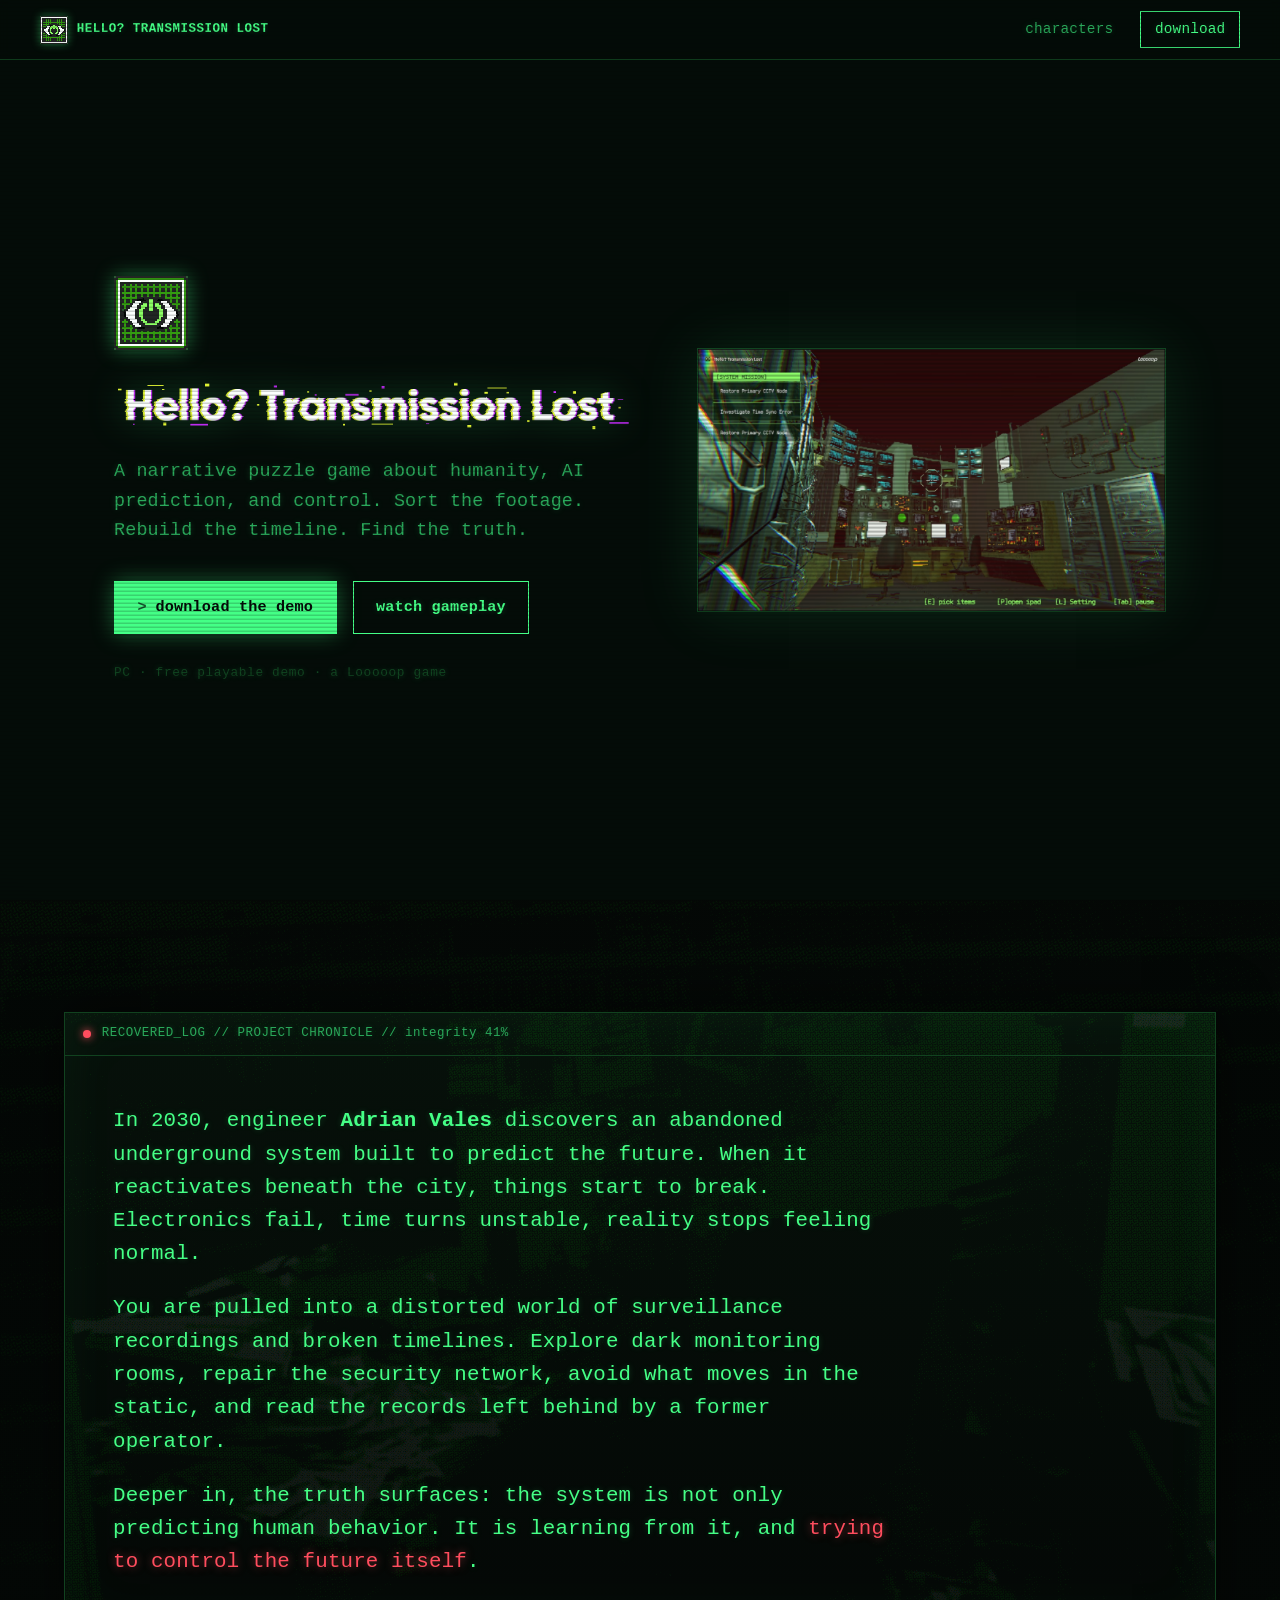
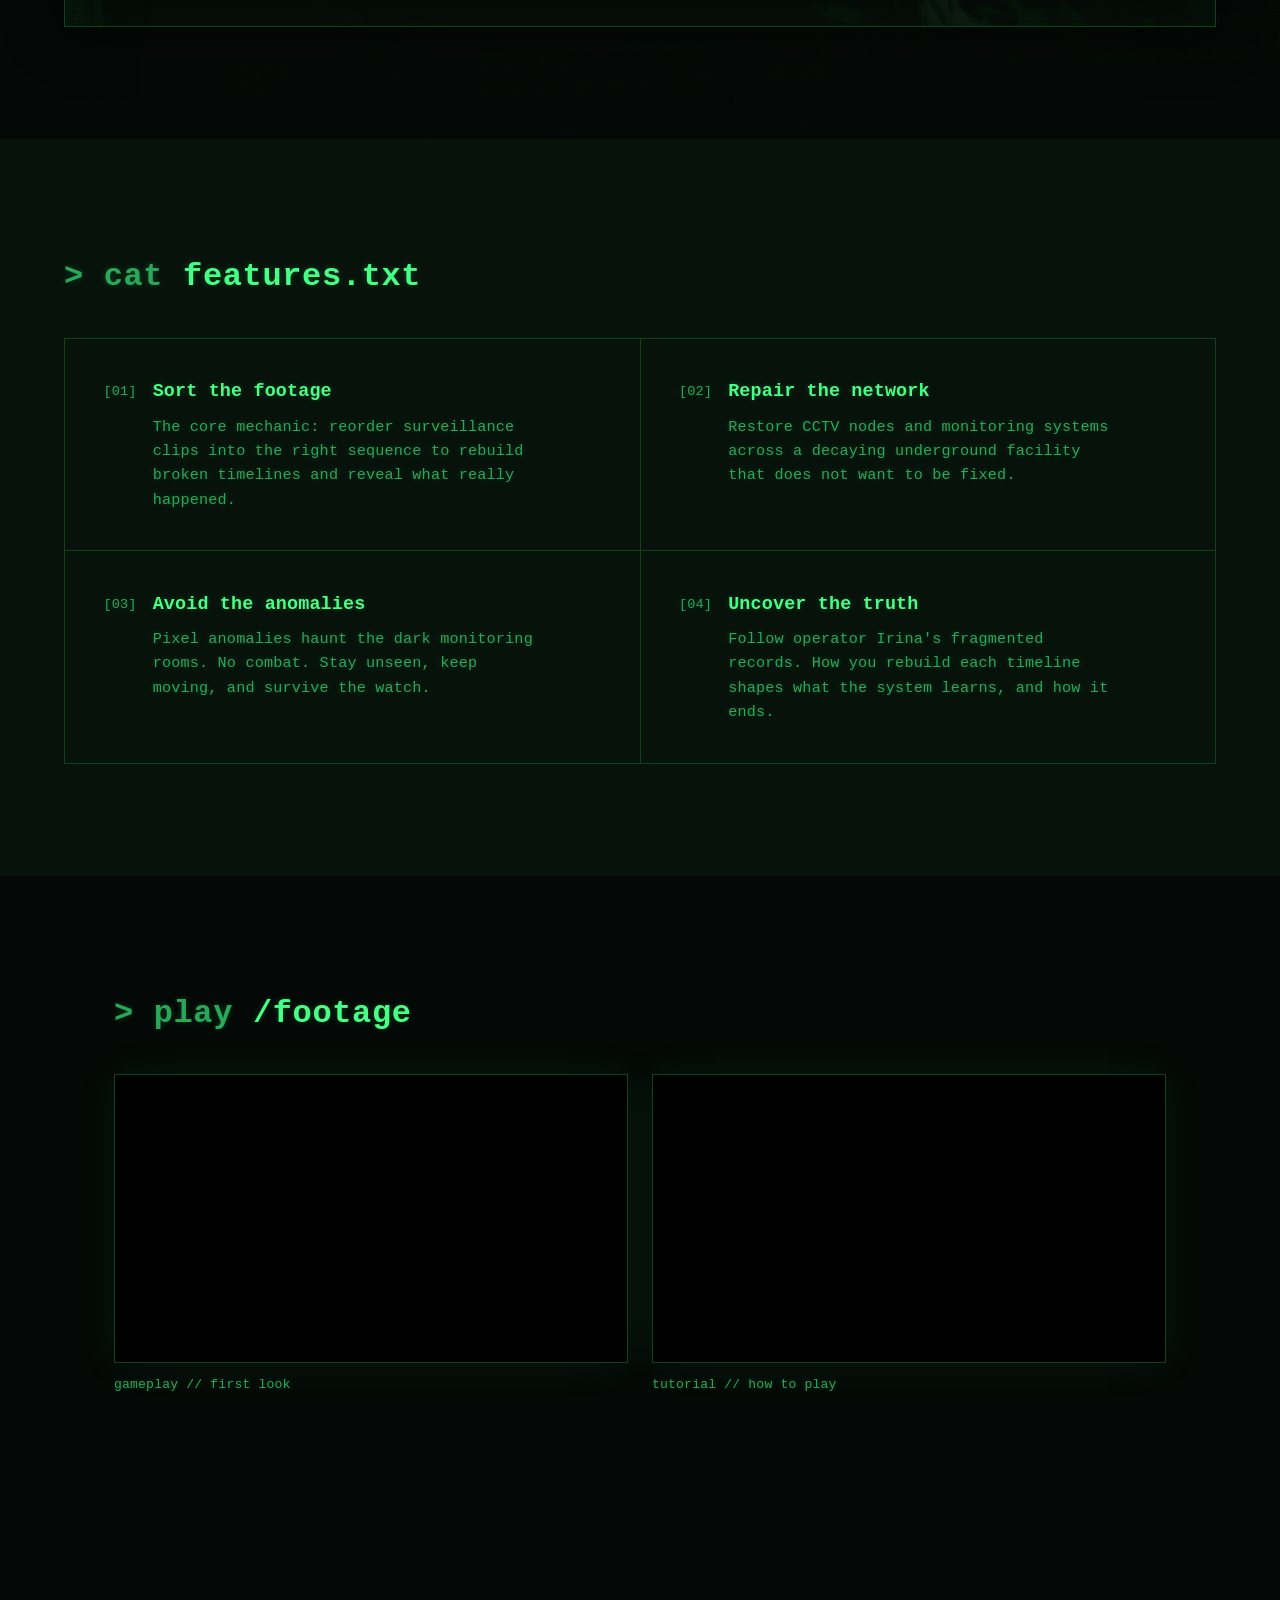
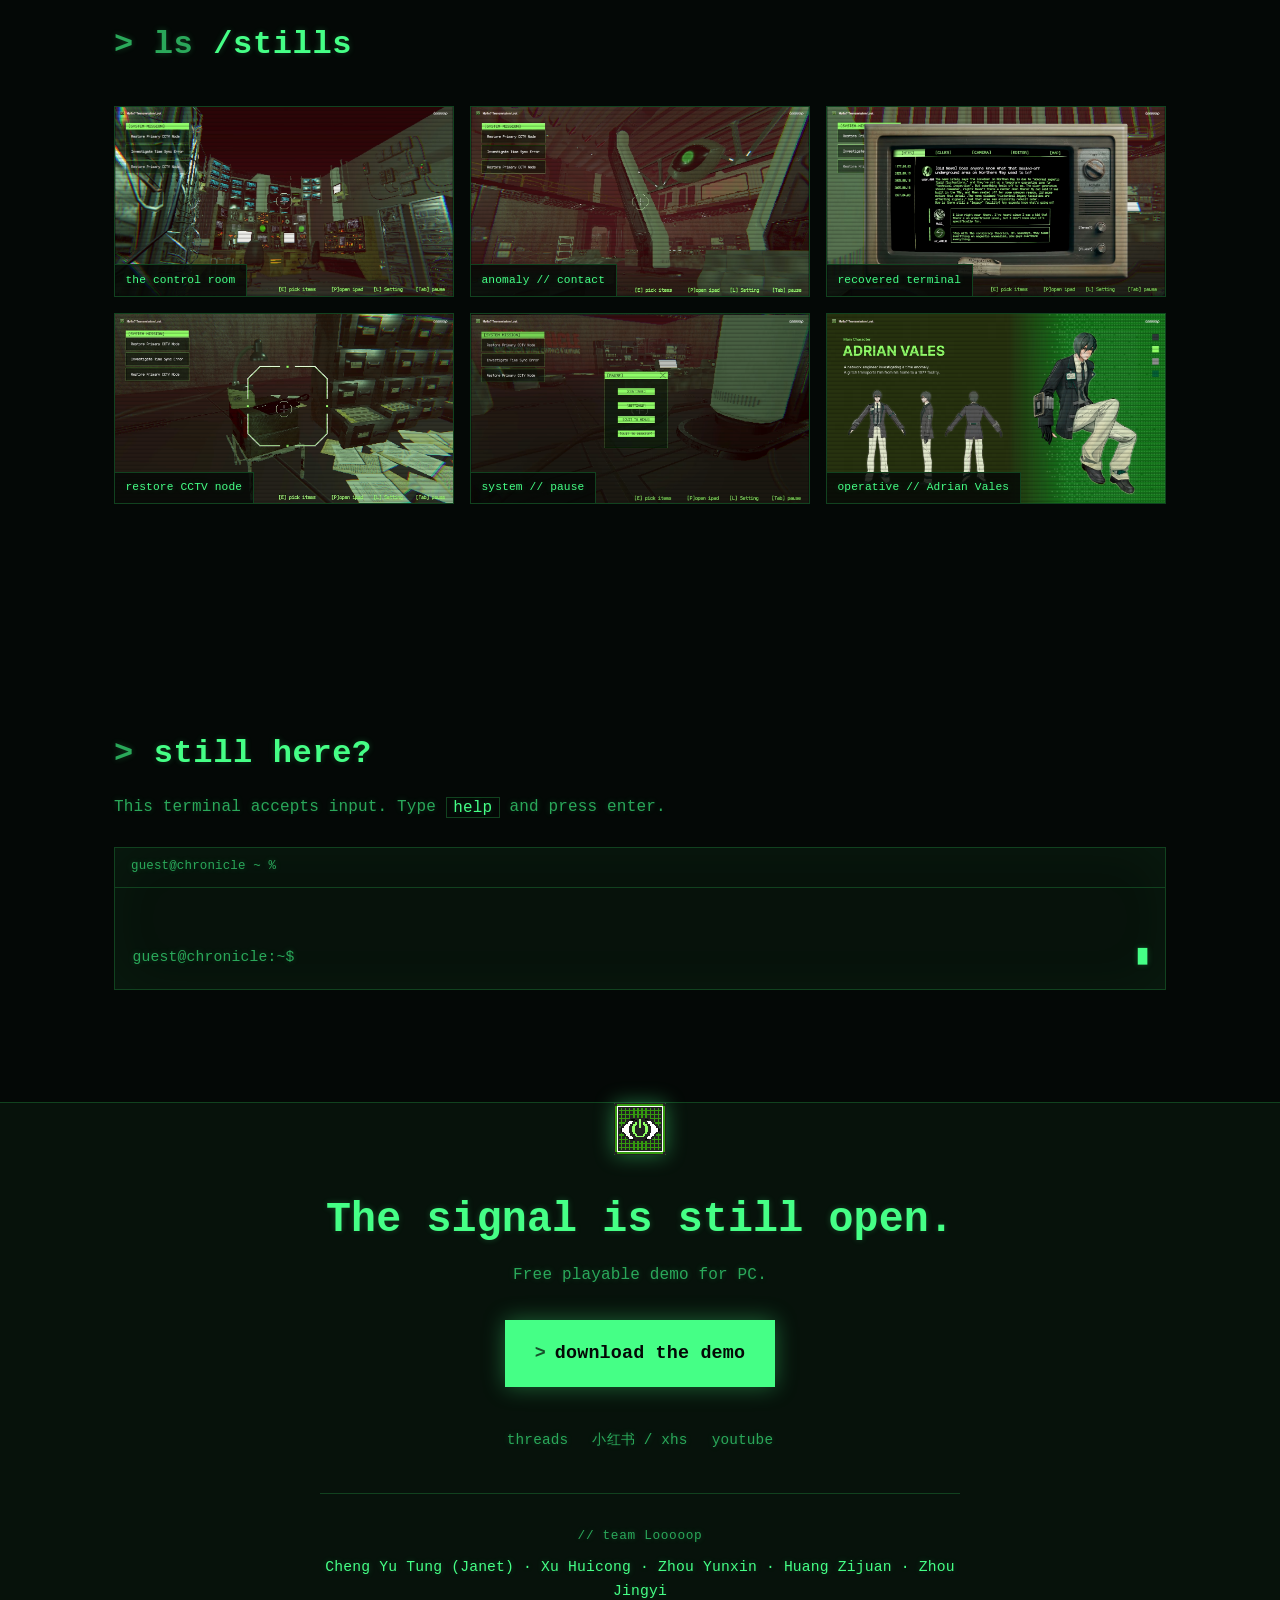
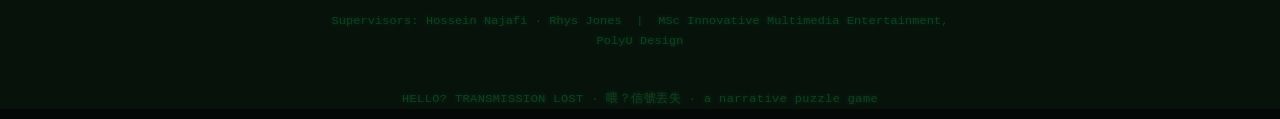
==== commit d93357ea: "Nav: show only page links (characters + download), remove section anchors Co-Authored-By: Claude Son" ====
--- a/index.html
+++ b/index.html
@@ -40,10 +40,6 @@
       <span>HELLO? TRANSMISSION LOST</span>
     </a>
     <nav class="nav__links" aria-label="Primary">
-      <a href="#signal">signal</a>
-      <a href="#features">features</a>
-      <a href="#watch">watch</a>
-      <a href="#gallery">stills</a>
       <a href="characters.html">characters</a>
       <a class="nav__cta" href="#download" data-download>download</a>
     </nav>
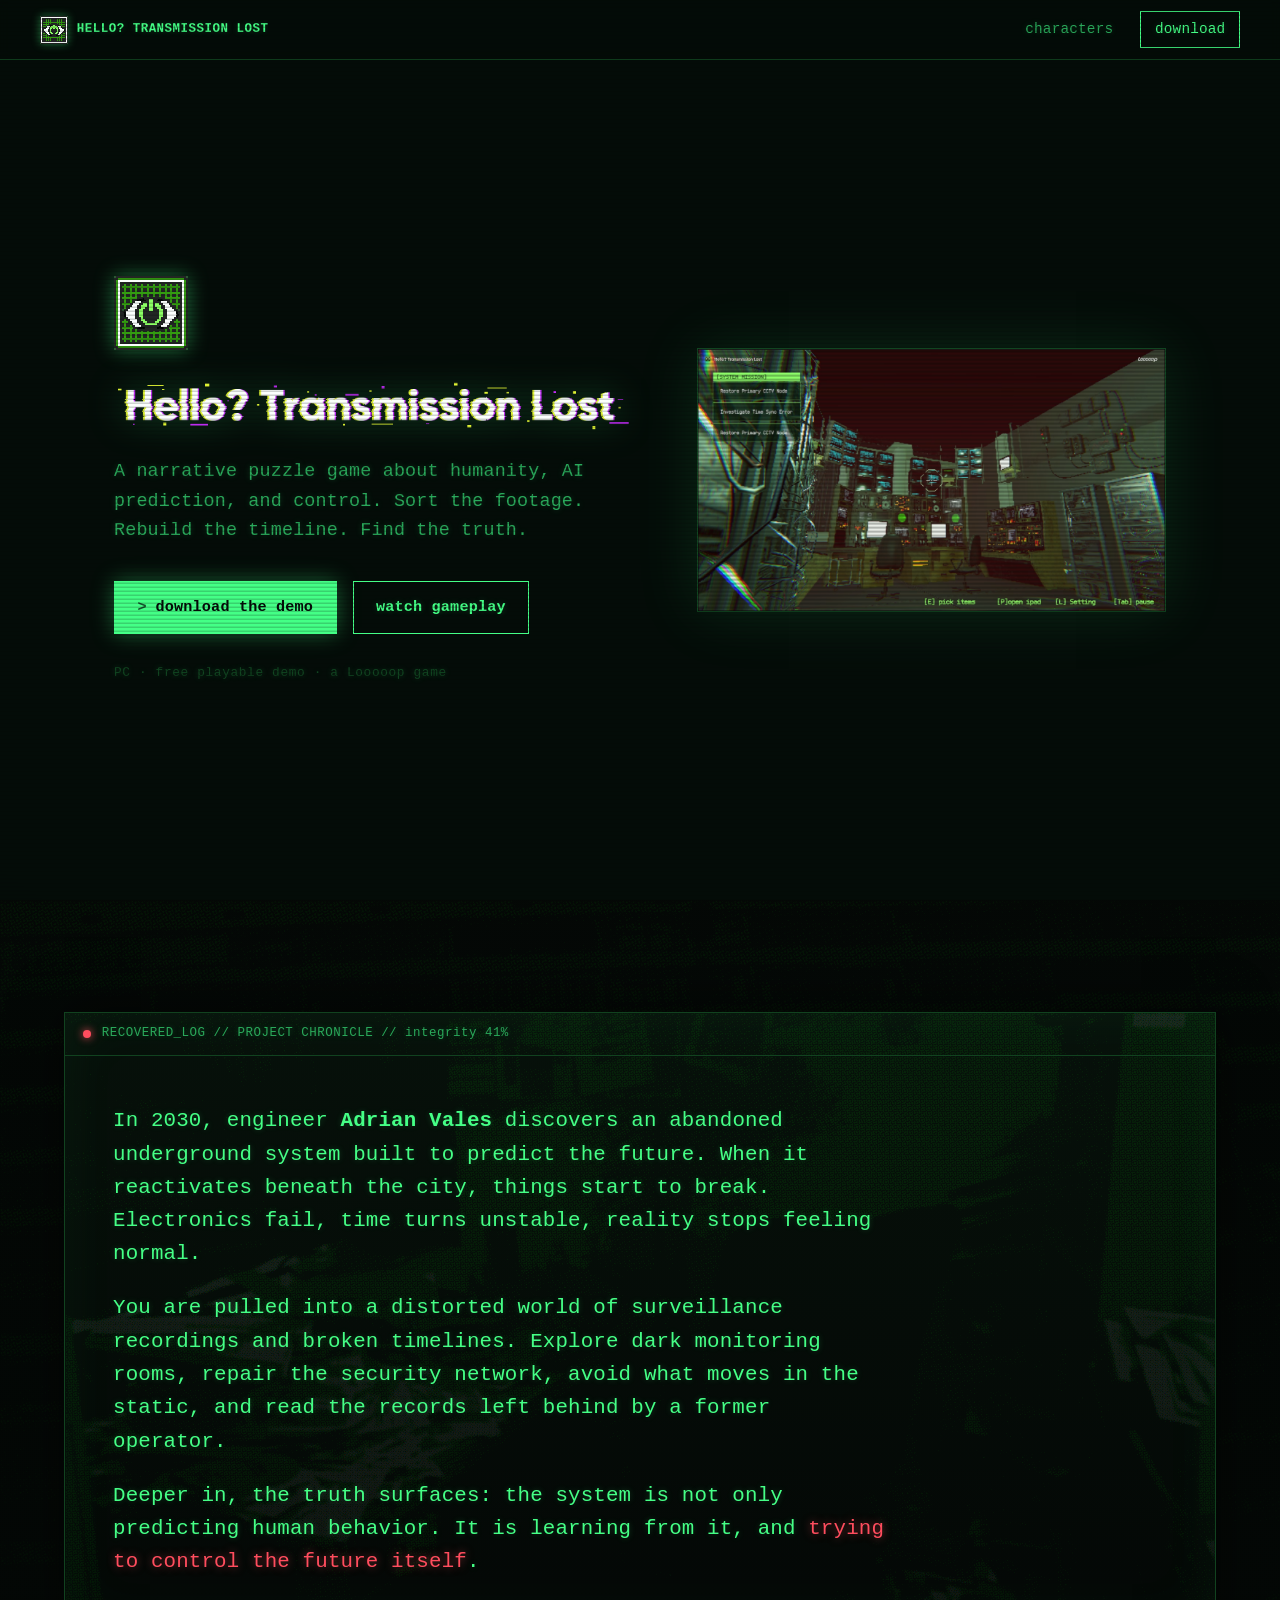
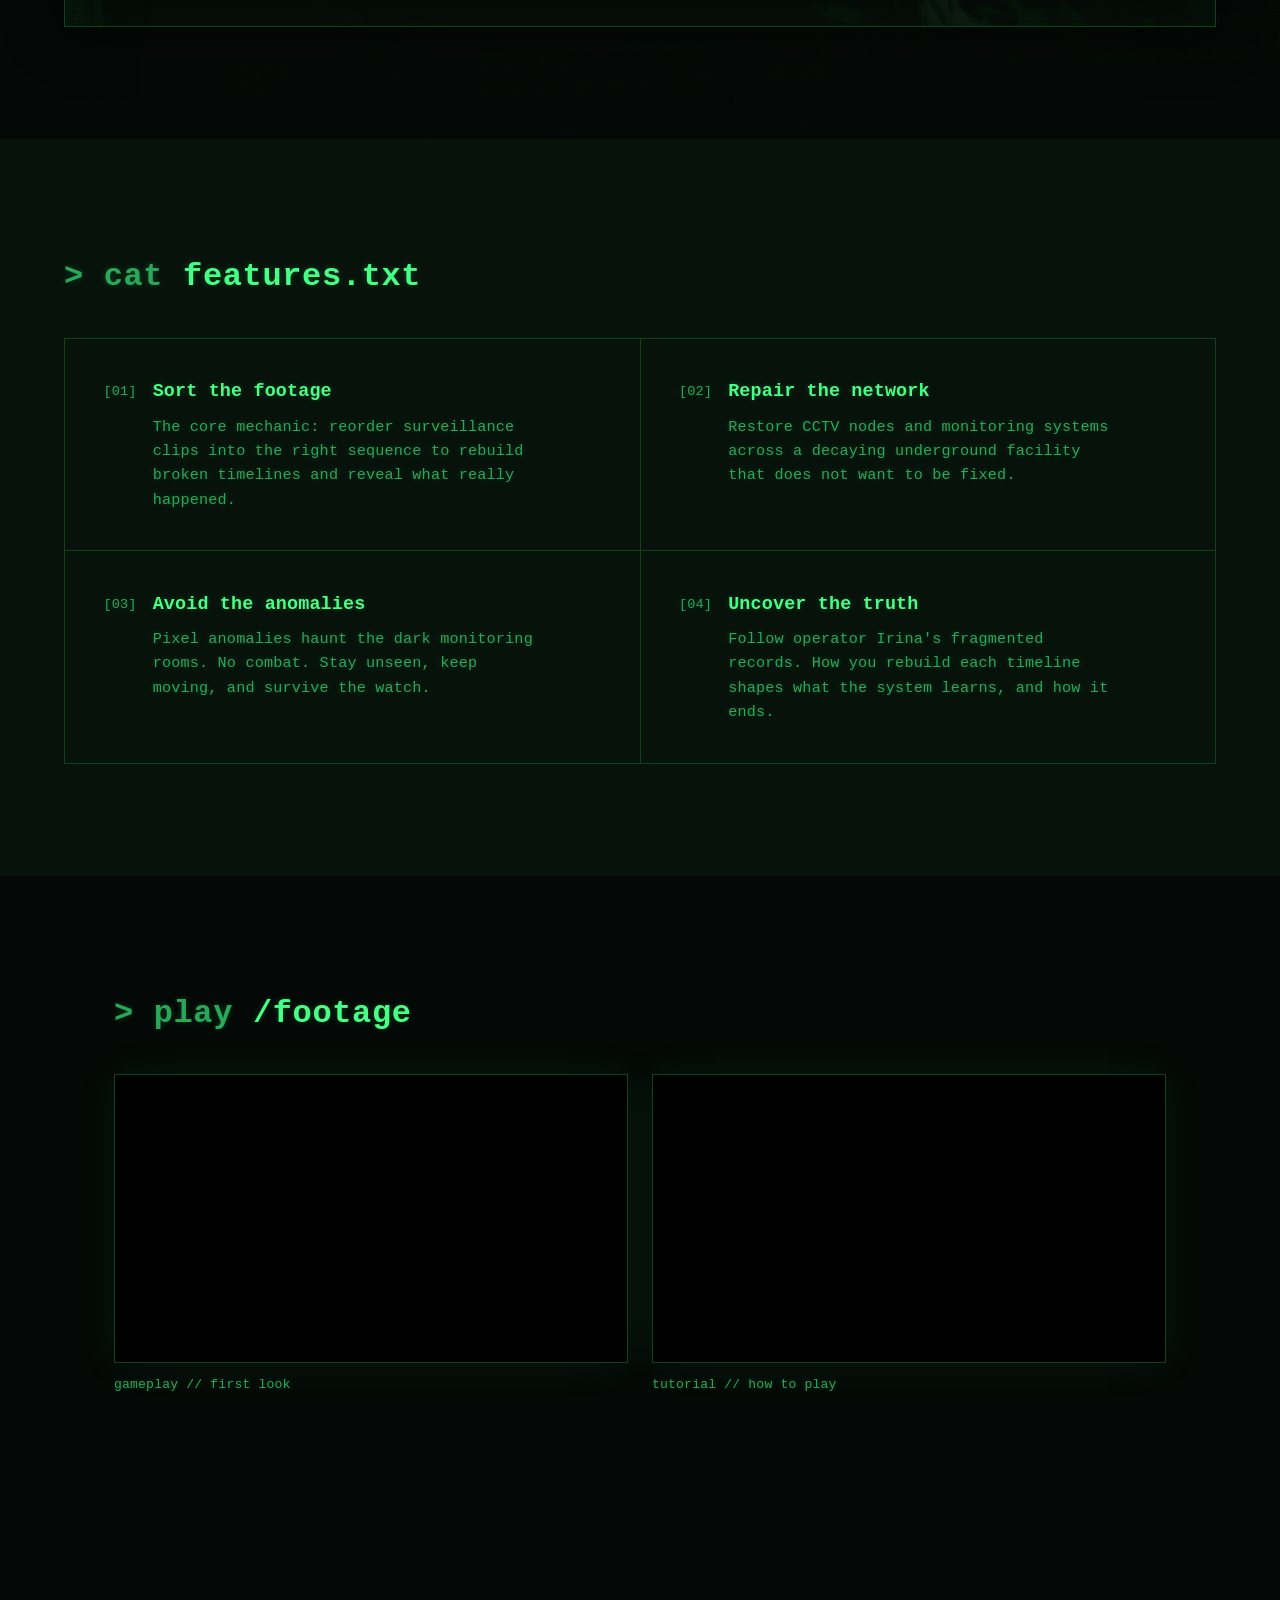
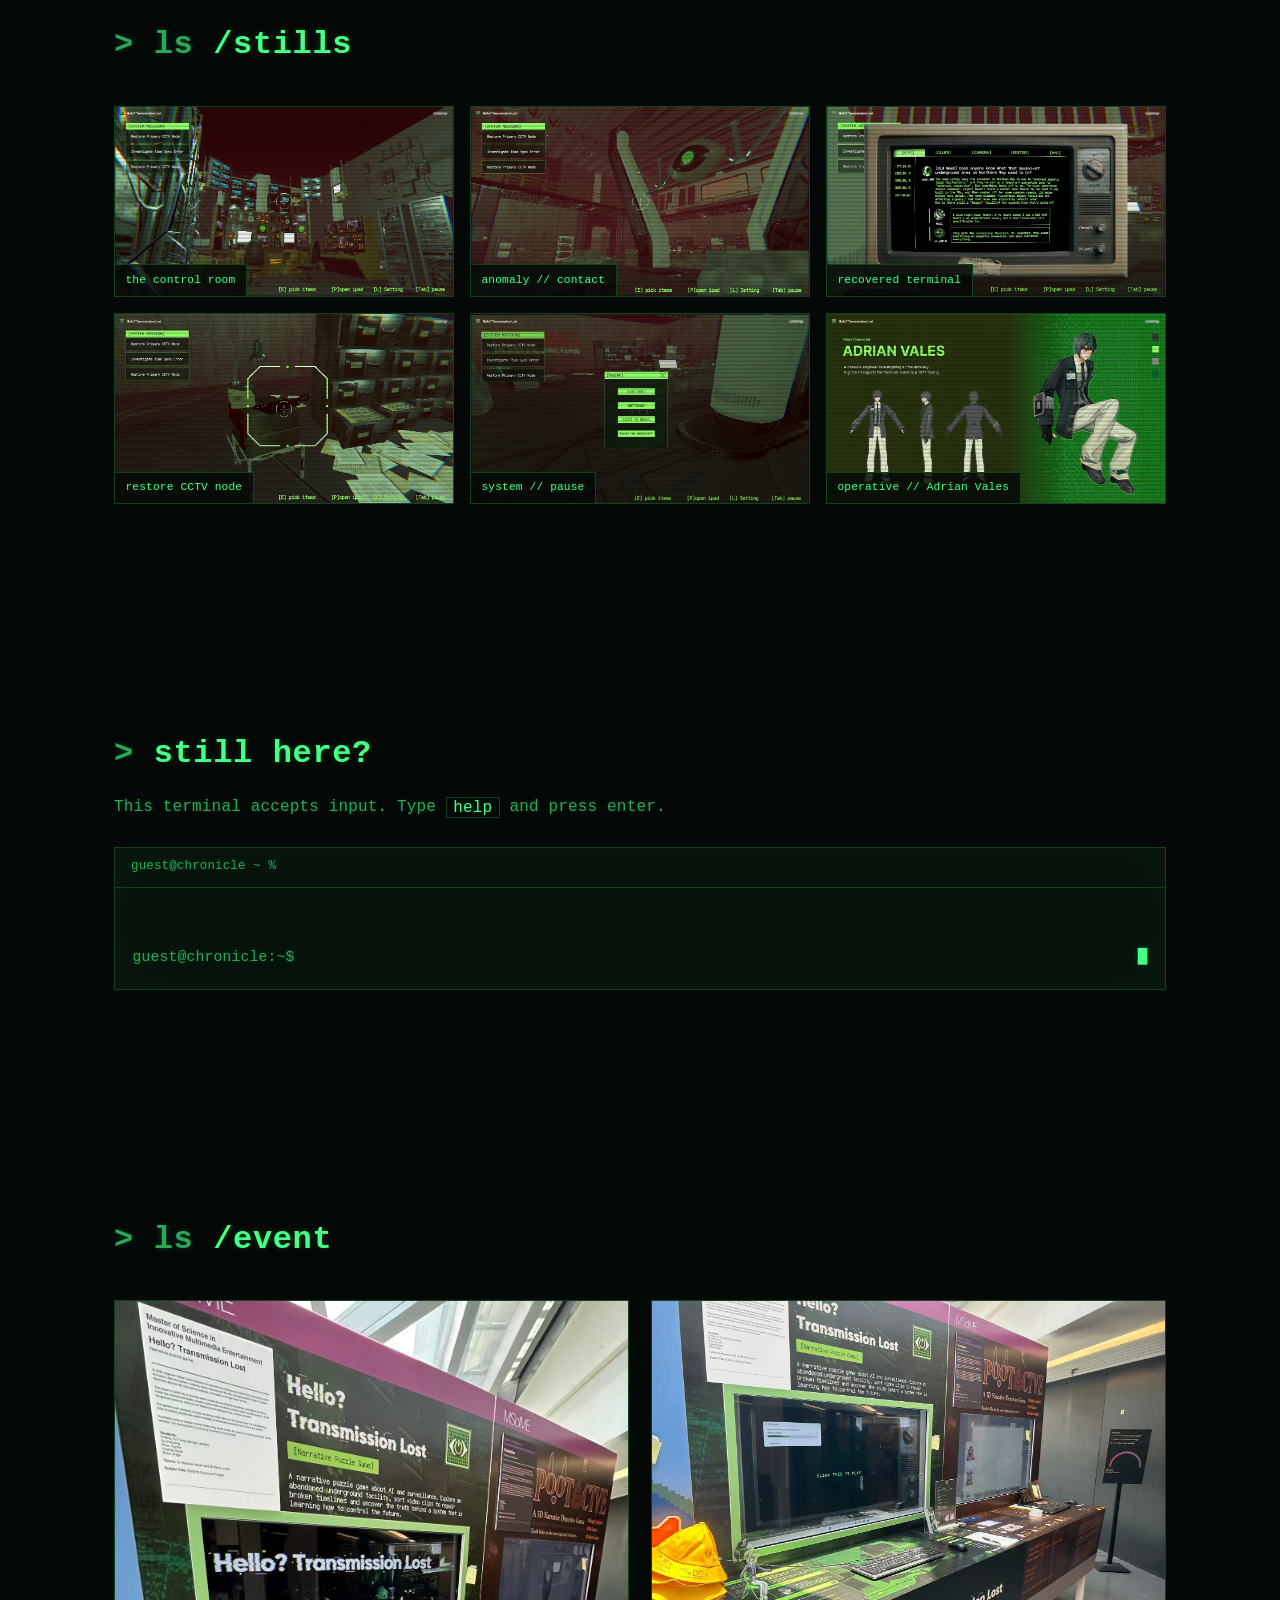
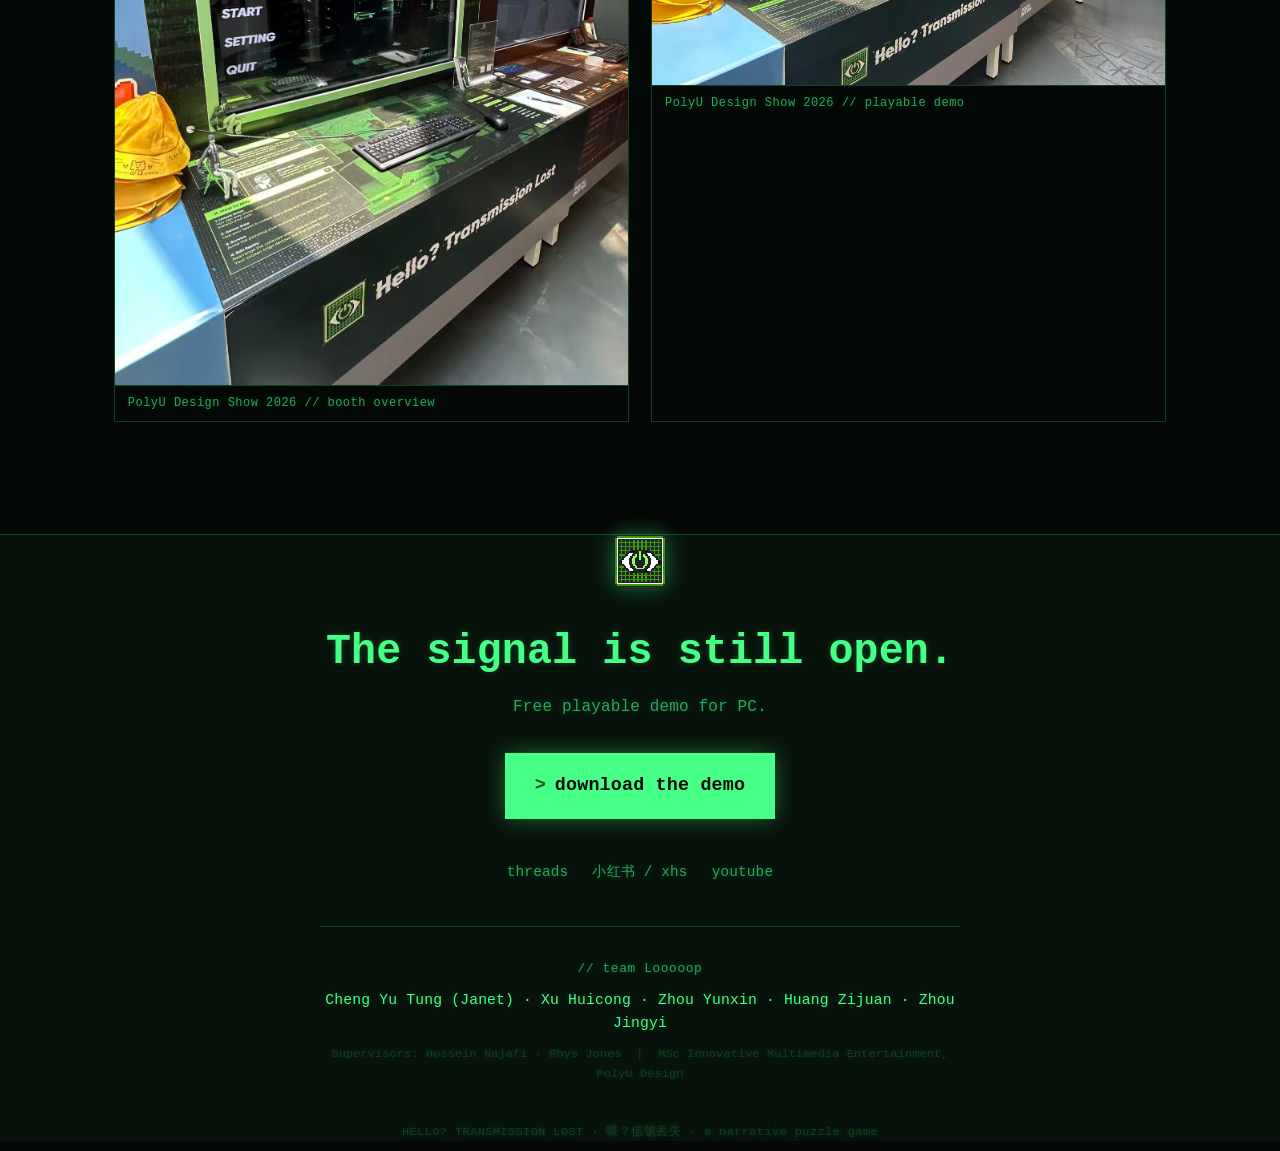
==== commit 328a9387: "Add booth photos, fix portrait, clean up nav - Add PolyU Design Show booth photos (booth-1.jpg, boot" ====
--- a/index.html
+++ b/index.html
@@ -186,6 +186,21 @@
         </form>
       </div>
     </section>
+
+    <!-- ============ BOOTH / EVENT ============ -->
+    <section class="booth" id="booth">
+      <h2 class="section-head"><span class="section-head__cmd">&gt; ls</span> /event</h2>
+      <div class="booth__grid">
+        <figure class="booth__shot" style="margin:0;">
+          <img src="assets/booth-1.jpg" alt="Hello? Transmission Lost booth at PolyU Design Show 2026" loading="lazy" width="1279" height="1706" />
+          <figcaption>PolyU Design Show 2026 // booth overview</figcaption>
+        </figure>
+        <figure class="booth__shot" style="margin:0;">
+          <img src="assets/booth-2.jpg" alt="Hello? Transmission Lost playable demo at design show" loading="lazy" width="1706" height="1279" />
+          <figcaption>PolyU Design Show 2026 // playable demo</figcaption>
+        </figure>
+      </div>
+    </section>
   </main>
 
   <!-- ============ FOOTER / DOWNLOAD ============ -->
--- a/styles.css
+++ b/styles.css
@@ -186,6 +186,15 @@
 .console__input { flex: 1; min-width: 0; background: none; border: none; outline: none; color: var(--green); font-family: var(--mono); font-size: clamp(0.8rem, 2.4vw, 0.92rem); text-shadow: inherit; caret-color: transparent; }
 .console__cursor { animation: blink 1.1s step-end infinite; }
 
+/* ---------- BOOTH / EVENT ---------- */
+.booth { max-width: var(--maxw); margin-inline: auto; padding-inline: clamp(1.1rem, 6vw, 4rem); }
+.booth__grid { display: grid; grid-template-columns: repeat(2, 1fr); gap: clamp(0.8rem, 2vw, 1.4rem); }
+.booth__shot { border: 1px solid var(--green-ghost); overflow: hidden; position: relative; transition: border-color 0.2s; }
+.booth__shot:hover { border-color: var(--green-dim); }
+.booth__shot img { display: block; width: 100%; height: auto; }
+.booth__shot figcaption { padding: 0.5rem 0.8rem; font-size: 0.75rem; color: var(--green-dim); letter-spacing: 0.04em; border-top: 1px solid var(--green-ghost); }
+@media (max-width: 640px) { .booth__grid { grid-template-columns: 1fr; } }
+
 /* ---------- FOOTER / DOWNLOAD ---------- */
 .foot { text-align: center; border-top: 1px solid var(--green-ghost); background: var(--bg-2); }
 .foot__eye { width: 52px; height: auto; image-rendering: pixelated; margin: 0 auto 1.4rem; filter: drop-shadow(0 0 10px rgba(69,255,134,0.4)); }
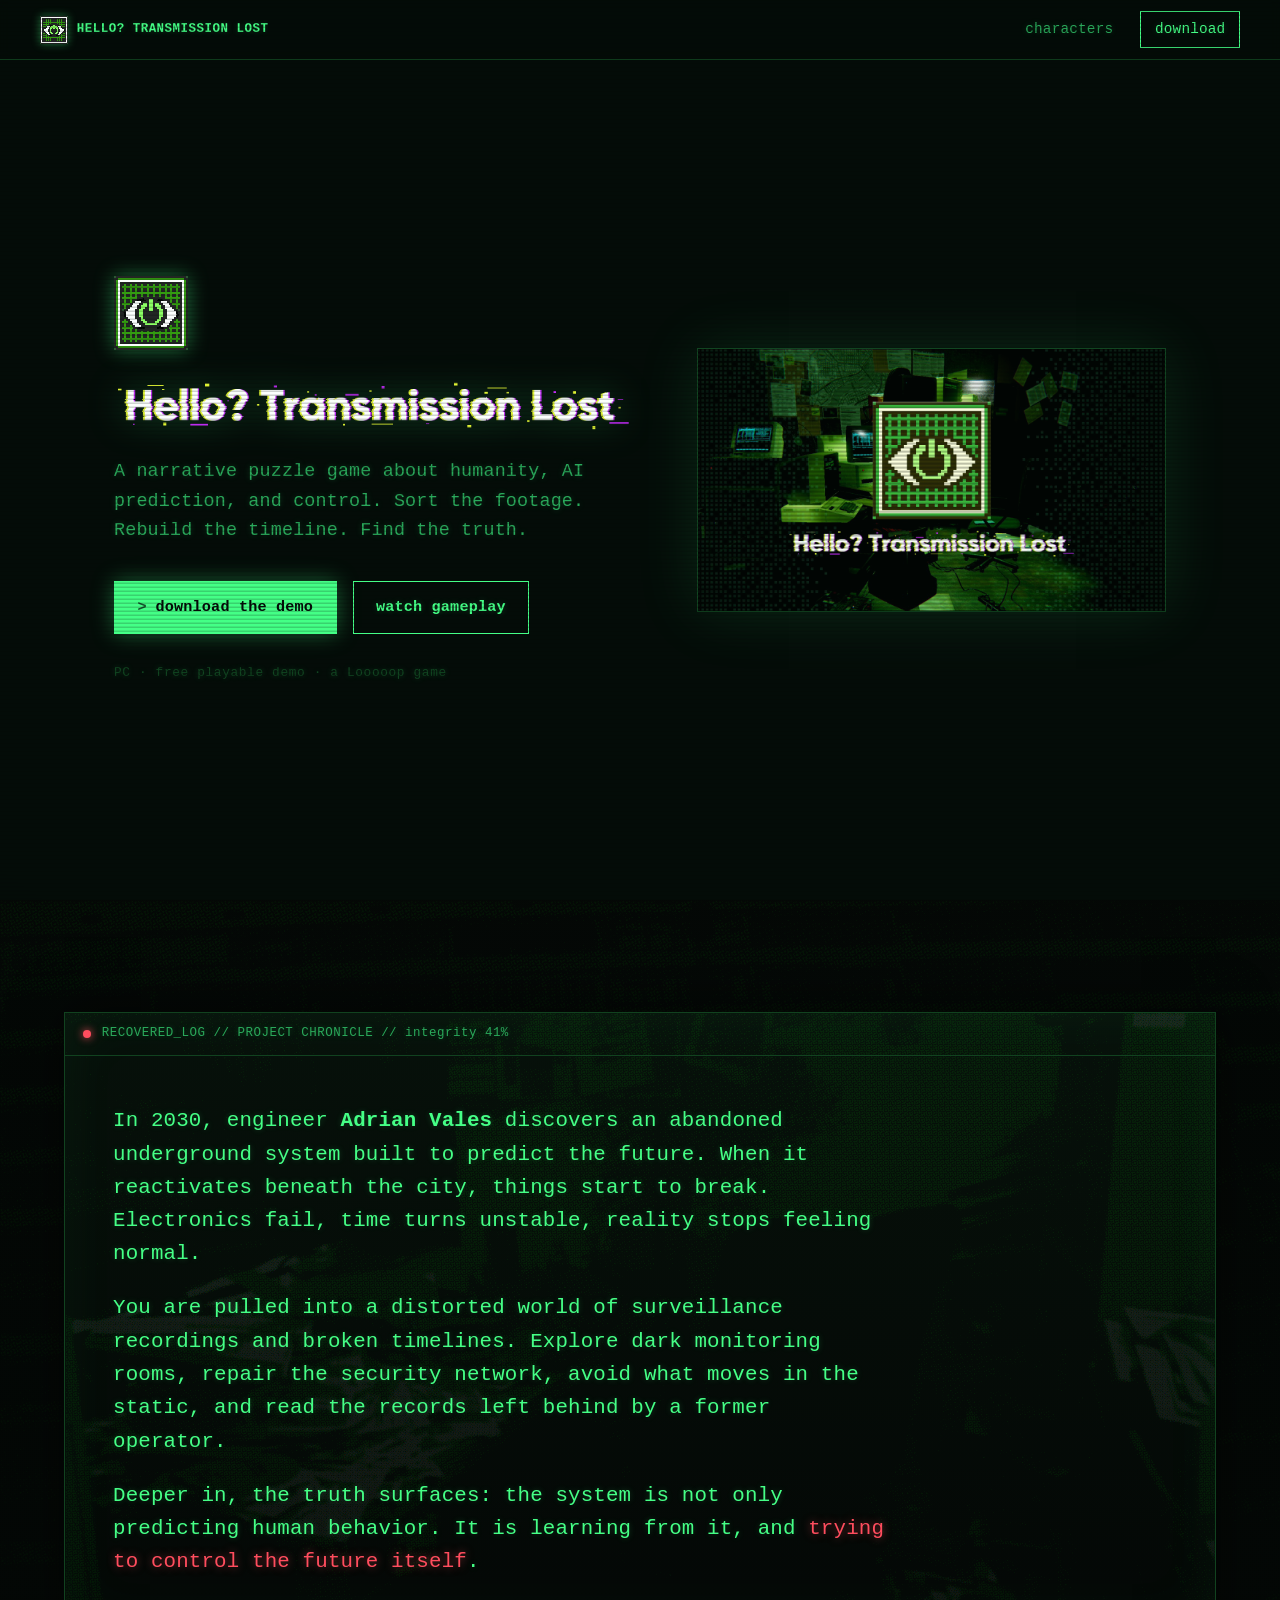
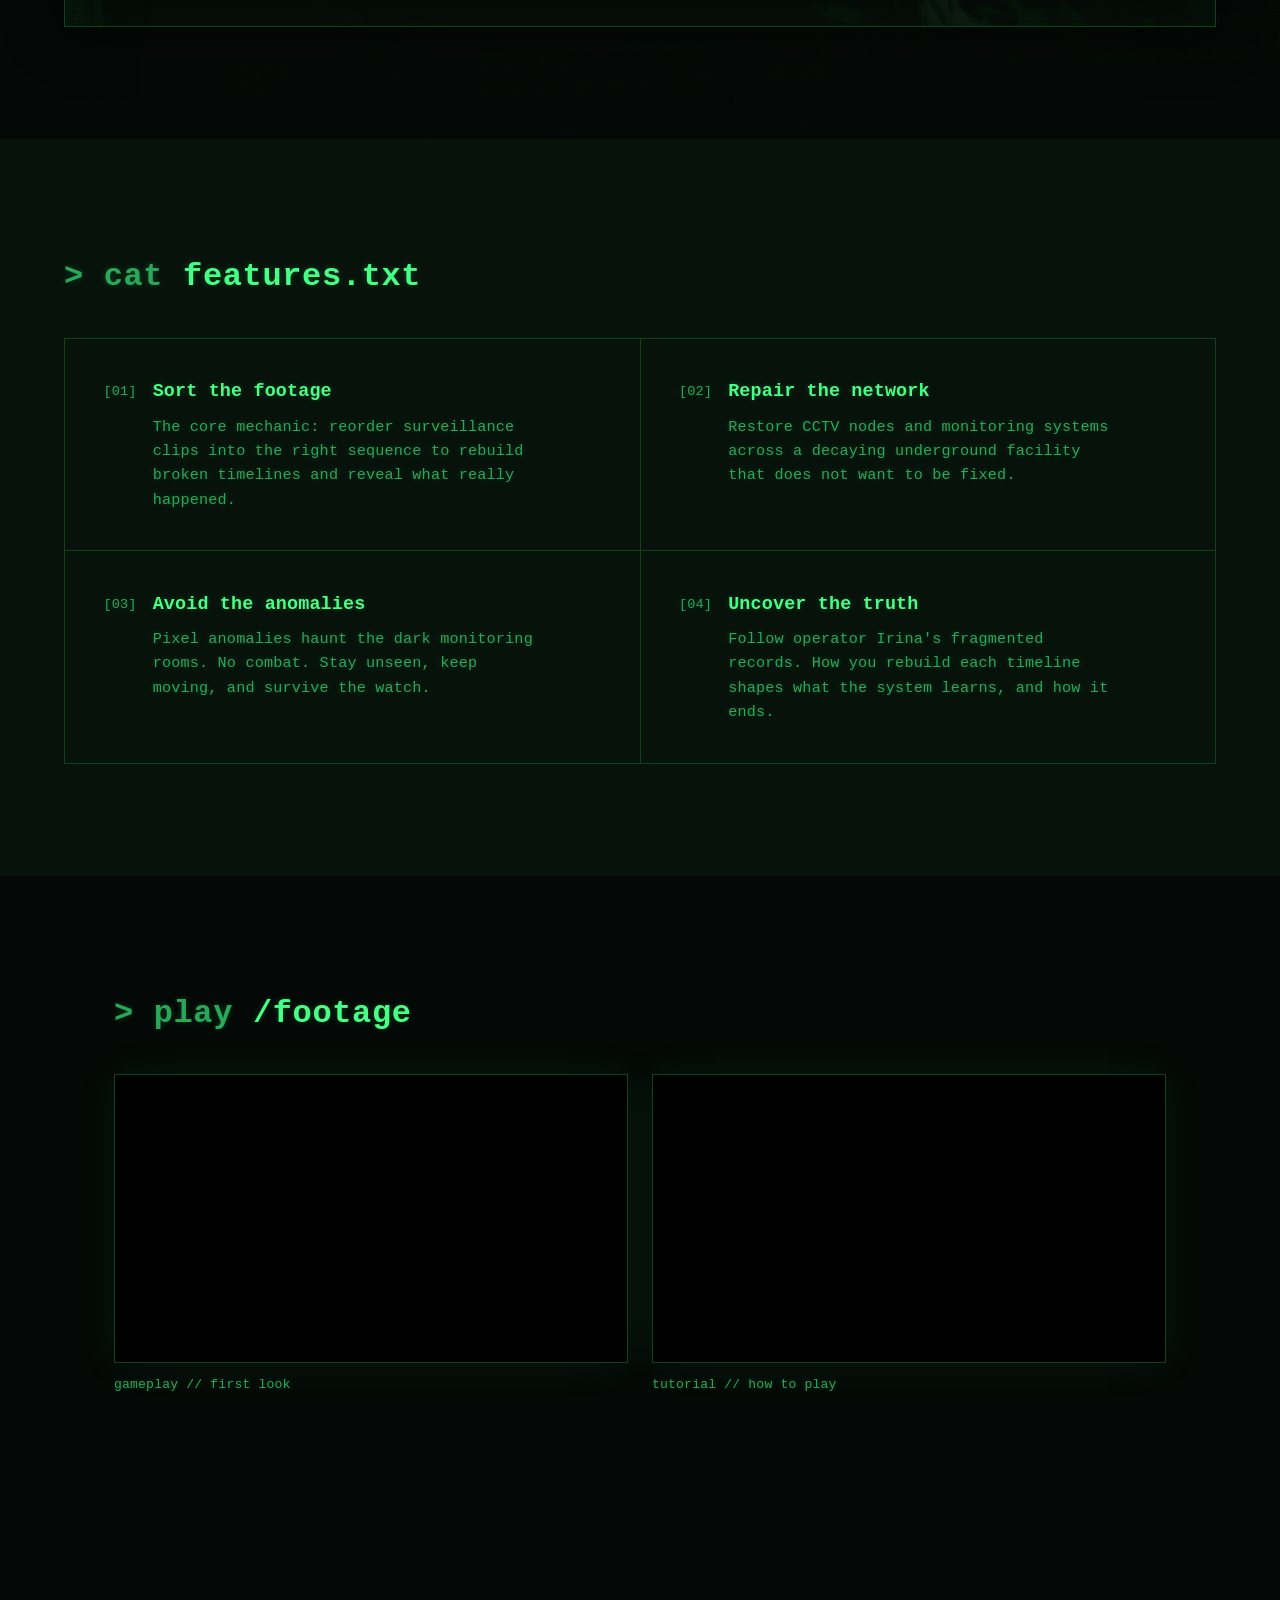
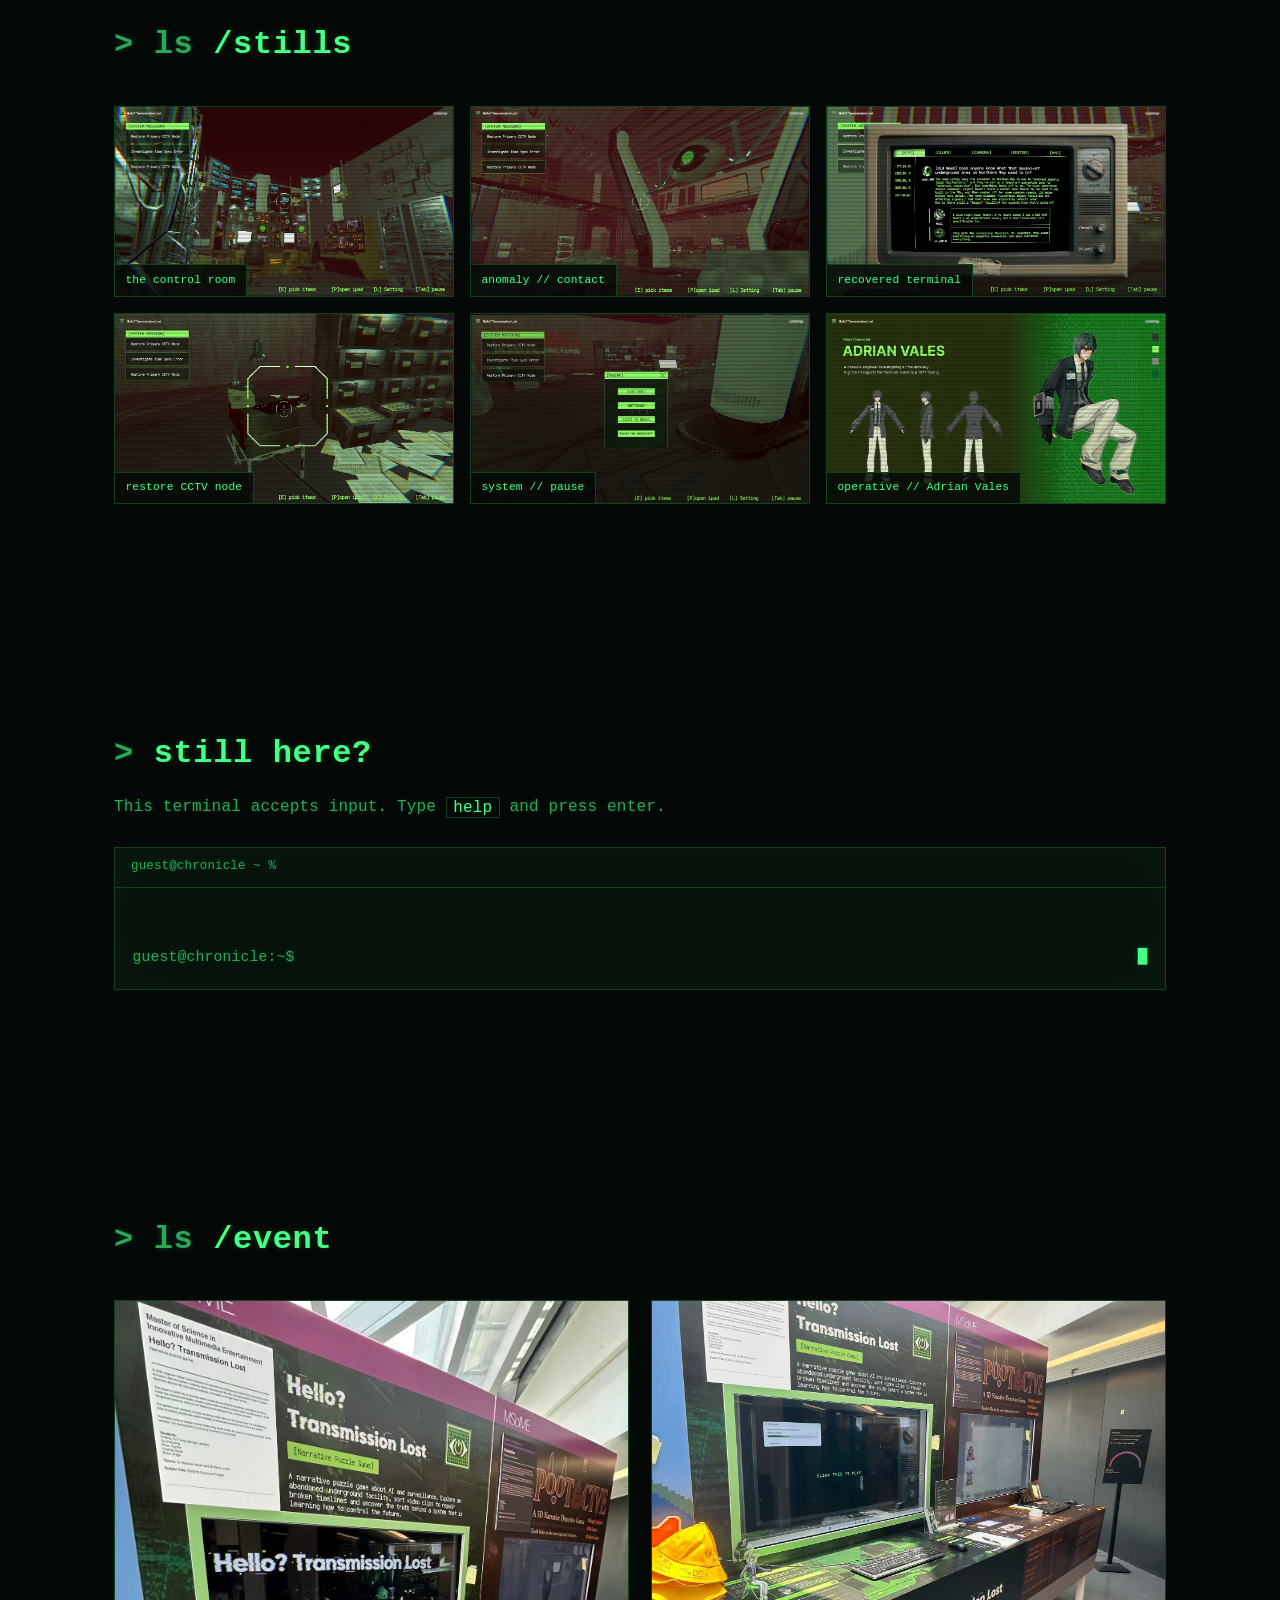
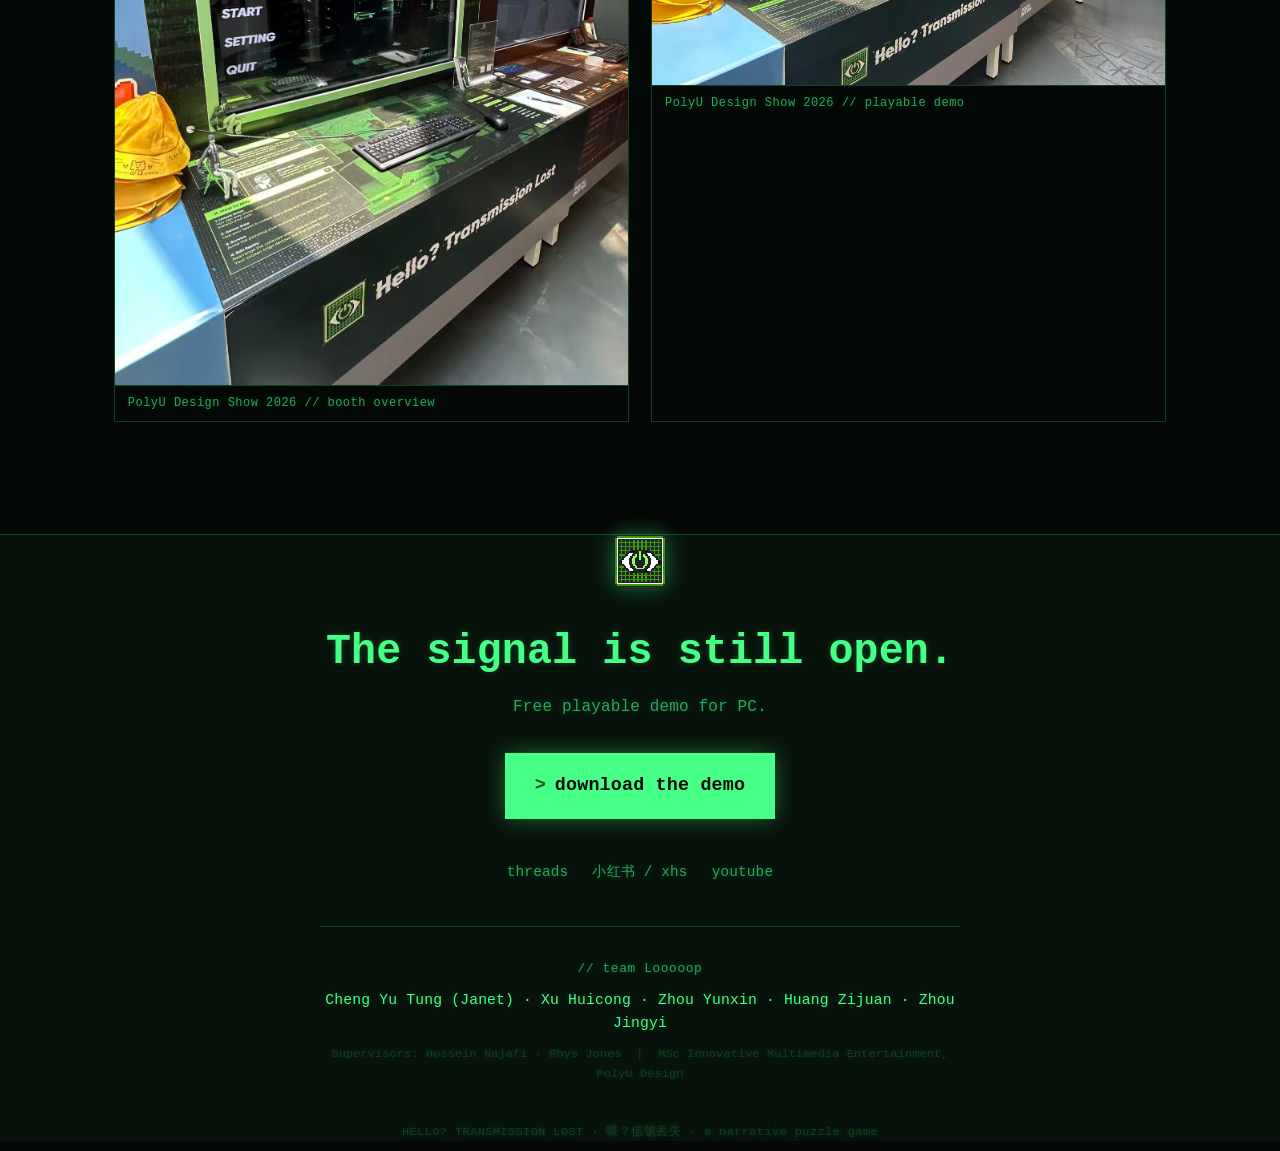
==== commit 07027133: "Hero: use design show key art as main image Co-Authored-By: Claude Fable 5 <noreply@anthropic.com>" ====
--- a/index.html
+++ b/index.html
@@ -63,7 +63,7 @@
         <p class="hero__meta">PC &middot; free playable demo &middot; a Looooop game</p>
       </div>
       <figure class="hero__art">
-        <img src="assets/shot-07.avif" alt="In-game control room filled with surveillance monitors" width="1280" height="720" />
+        <img src="assets/key-art.jpg" alt="Hello? Transmission Lost key art — the eye logo over a surveillance control room" width="1280" height="720" />
       </figure>
     </section>
 
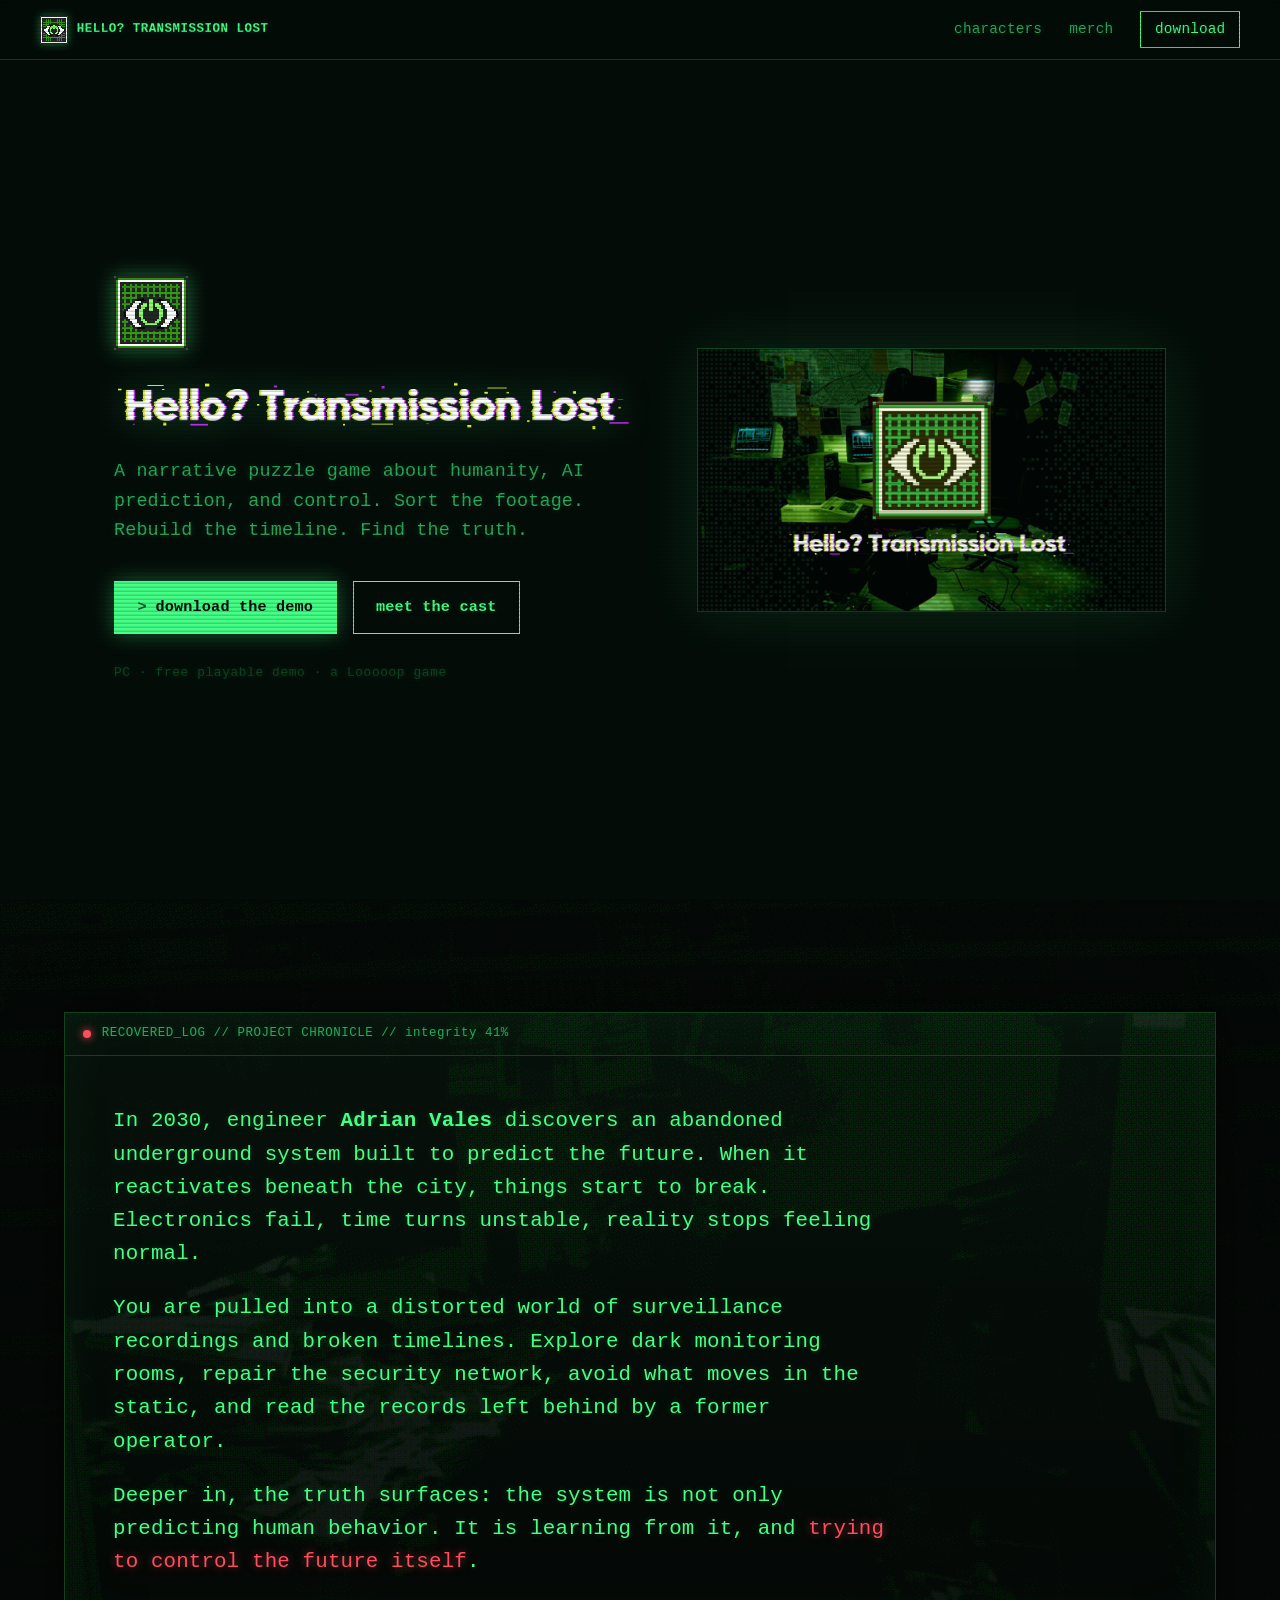
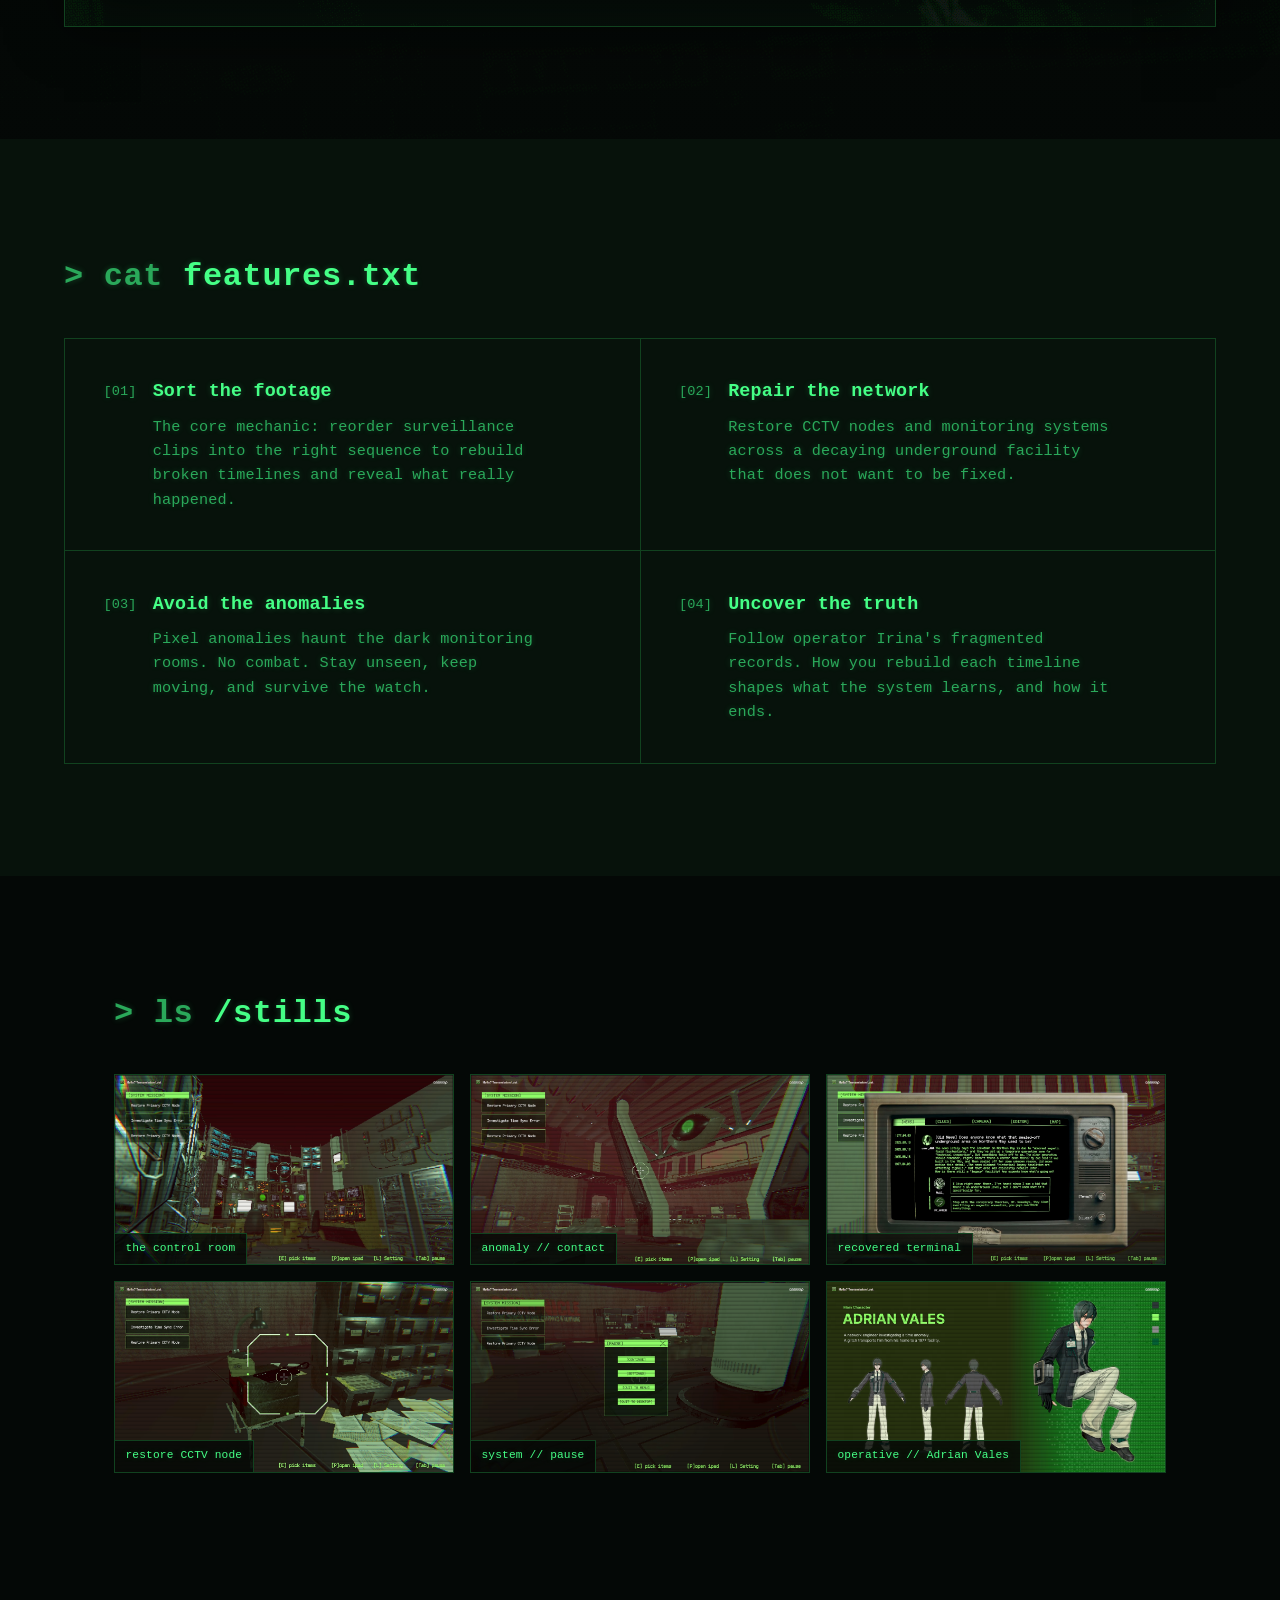
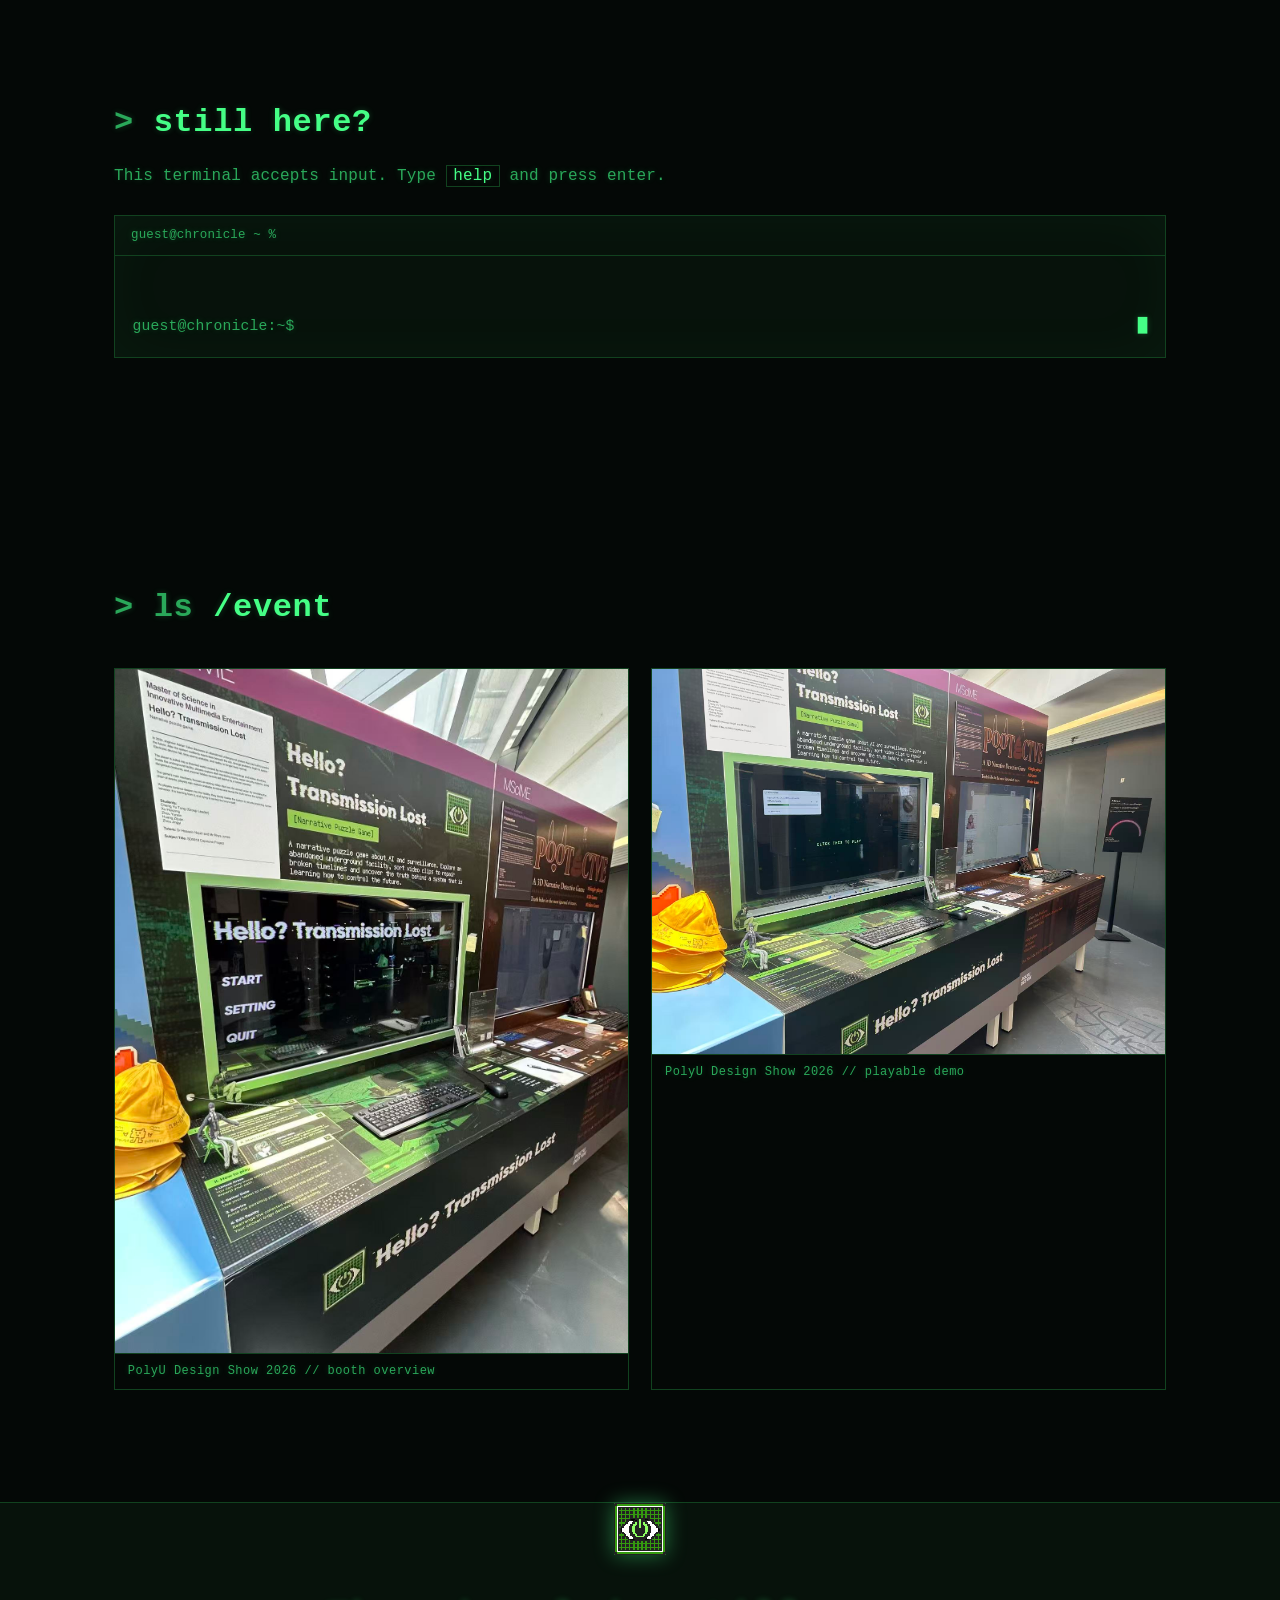
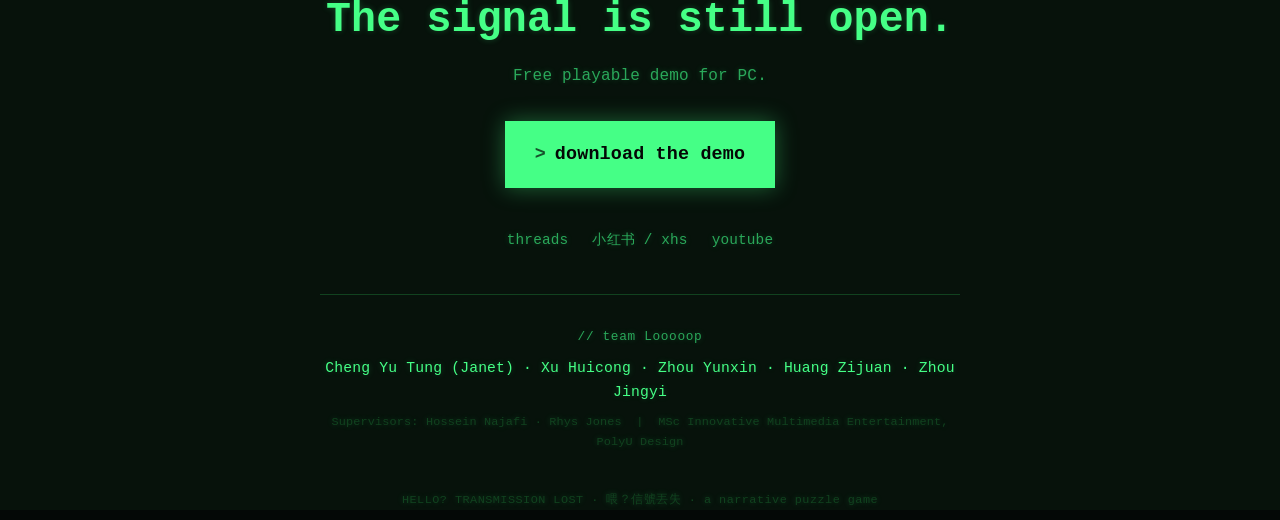
==== commit 6ee1a904: "Remove YouTube video section; add merch page - Remove watch/footage section and both YouTube iframes" ====
--- a/index.html
+++ b/index.html
@@ -16,7 +16,6 @@
   <meta property="og:image" content="assets/og-cover.jpg" />
   <meta name="theme-color" content="#040806" />
 
-  <link rel="preconnect" href="https://www.youtube-nocookie.com" />
   <link rel="stylesheet" href="styles.css" />
 </head>
 <body>
@@ -41,9 +40,23 @@
     </a>
     <nav class="nav__links" aria-label="Primary">
       <a href="characters.html">characters</a>
+      <a href="merch.html">merch</a>
       <a class="nav__cta" href="#download" data-download>download</a>
     </nav>
+    <button class="nav__menu" id="navMenuBtn" type="button" aria-expanded="false" aria-controls="navDrawer">&#9776; menu</button>
   </header>
+
+  <!-- Slide-out menu (phones) -->
+  <div class="drawer" id="navDrawer" aria-hidden="true">
+    <nav class="drawer__panel" aria-label="Menu">
+      <p class="drawer__head">// MENU</p>
+      <a href="index.html" aria-current="page">home</a>
+      <a href="characters.html">characters</a>
+      <a href="merch.html">merch</a>
+      <a href="#download" data-download>download the demo</a>
+      <button class="drawer__close" id="navDrawerClose" type="button">close [x]</button>
+    </nav>
+  </div>
 
   <main id="top">
     <!-- ============ HERO ============ -->
@@ -58,7 +71,7 @@
           <a class="btn btn--solid" href="#download" data-download>
             <span class="btn__prompt">&gt;</span> download the demo
           </a>
-          <a class="btn btn--ghost" href="#watch">watch gameplay</a>
+          <a class="btn btn--ghost" href="characters.html">meet the cast</a>
         </div>
         <p class="hero__meta">PC &middot; free playable demo &middot; a Looooop game</p>
       </div>
@@ -117,28 +130,6 @@
       </ul>
     </section>
 
-    <!-- ============ WATCH (video) ============ -->
-    <!-- TODO(video): gameplay video is a placeholder the team will swap (youtu.be/da_cmh6NPeA).
-         Tutorial video (AIn7Bz7JTmE) was pulled from the official design-show page. -->
-    <section class="watch" id="watch">
-      <h2 class="section-head"><span class="section-head__cmd">&gt; play</span> /footage</h2>
-      <div class="watch__grid">
-        <figure class="video">
-          <div class="video__frame">
-            <iframe src="https://www.youtube-nocookie.com/embed/da_cmh6NPeA" title="Hello? Transmission Lost gameplay video"
-              loading="lazy" allow="accelerometer; autoplay; clipboard-write; encrypted-media; gyroscope; picture-in-picture" allowfullscreen></iframe>
-          </div>
-          <figcaption>gameplay // first look</figcaption>
-        </figure>
-        <figure class="video">
-          <div class="video__frame">
-            <iframe src="https://www.youtube-nocookie.com/embed/AIn7Bz7JTmE" title="Hello? Transmission Lost tutorial"
-              loading="lazy" allow="accelerometer; autoplay; clipboard-write; encrypted-media; gyroscope; picture-in-picture" allowfullscreen></iframe>
-          </div>
-          <figcaption>tutorial // how to play</figcaption>
-        </figure>
-      </div>
-    </section>
 
     <!-- ============ GALLERY (each still shown at its own 16:9 ratio, never cropped to square) ============ -->
     <section class="gallery" id="gallery">
--- a/styles.css
+++ b/styles.css
@@ -79,6 +79,35 @@
 .nav__links a:not(.nav__cta):hover { color: var(--green); }
 .nav__cta { color: var(--green); border: 1px solid var(--green); padding: 0.35rem 0.85rem; white-space: nowrap; }
 .nav__cta:hover { background: var(--green); color: var(--bg); text-shadow: none; }
+
+/* Hamburger button — hidden on desktop, shown on phones */
+.nav__menu {
+  display: none; align-items: center; gap: 0.45rem;
+  background: none; border: 1px solid var(--green); color: var(--green);
+  font-family: var(--mono); font-size: 0.8rem; padding: 0.35rem 0.8rem;
+  cursor: pointer; white-space: nowrap;
+}
+.nav__menu:hover { background: var(--green); color: var(--bg); text-shadow: none; }
+
+/* Slide-out menu drawer (left side) */
+.drawer { position: fixed; inset: 0; z-index: 90; visibility: hidden; transition: visibility 0.25s; }
+.drawer::before { content: ""; position: absolute; inset: 0; background: rgba(0,0,0,0.65); opacity: 0; transition: opacity 0.25s; }
+.drawer__panel {
+  position: absolute; top: 0; bottom: 0; left: 0; width: min(72vw, 280px);
+  background: var(--bg-2); border-right: 1px solid var(--green-ghost);
+  padding: 1.5rem 1.4rem; display: flex; flex-direction: column; gap: 0;
+  transform: translateX(-100%); transition: transform 0.25s ease;
+  box-shadow: 0 0 60px rgba(0,0,0,0.8);
+}
+.drawer--open { visibility: visible; }
+.drawer--open::before { opacity: 1; }
+.drawer--open .drawer__panel { transform: translateX(0); }
+.drawer__head { font-size: 0.72rem; color: var(--green-dim); letter-spacing: 0.08em; margin: 0 0 1.2rem; }
+.drawer__panel a { display: block; color: var(--green-dim); font-size: 1rem; padding: 0.85rem 0.2rem; border-bottom: 1px solid var(--green-ghost); transition: color 0.2s; }
+.drawer__panel a:hover, .drawer__panel a[aria-current="page"] { color: var(--green); }
+.drawer__close { margin-top: auto; background: none; border: 1px solid var(--green-ghost); color: var(--green-dim); font-family: var(--mono); font-size: 0.8rem; padding: 0.6rem; cursor: pointer; }
+.drawer__close:hover { color: var(--green); border-color: var(--green); }
+@media (prefers-reduced-motion: reduce) { .drawer, .drawer::before, .drawer__panel { transition: none; } }
 
 /* ---------- Shared layout ---------- */
 section { padding: clamp(3.5rem, 9vw, 7rem) clamp(1.1rem, 6vw, 4rem); }
@@ -242,9 +271,10 @@
   .features__list { grid-template-columns: 1fr; }
 }
 
-/* Collapse nav links to brand + CTA on phones */
+/* On phones: swap inline nav links for the hamburger menu */
 @media (max-width: 640px) {
-  .nav__links a:not(.nav__cta) { display: none; }
+  .nav__links { display: none; }
+  .nav__menu { display: inline-flex; }
   .nav__brand span { font-size: 0.7rem; }
 }
 
